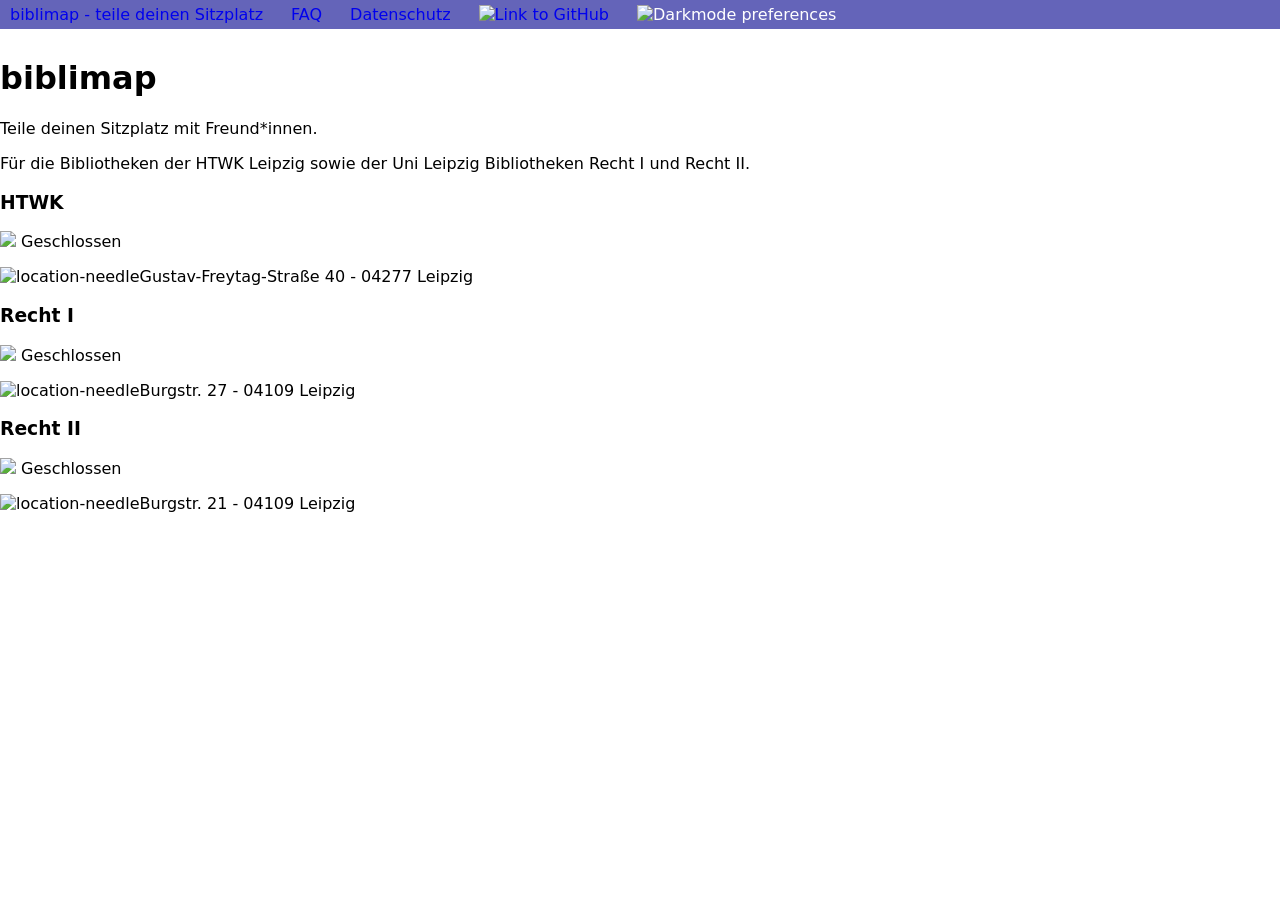
==== index.html @ f42c0f52 "refactor: reduce sonarqube alerts" ====
<!DOCTYPE html>
<html lang="de" data-theme="light">

<head>
    <title>biblimap</title>
    <meta charset="UTF-8">
    <meta name="viewport" content="width=device-width, initial-scale=1">
    <link rel="stylesheet" href="style.css">
    <link rel="stylesheet" href="css/landingpage.css">
    <script src="main.js"></script>
    <link rel="icon" type="image/x-icon" href="favicon.ico">
    <meta name="description"
        content="biblimap: teile deinen Sitzplatz mit Freund*innen. Für die Bibliotheken der HTWK und Universität Leipzig">
    <meta name="robots" content="index, follow">
    <script type="application/ld+json">
        {
          "@context": "https://schema.org",
          "@type": "BreadcrumbList",
          "itemListElement": [{
            "@type": "ListItem",
            "position": 1,
            "name": "HTWK-Bibliothek",
            "item": "https://biblimap.foxicle.de/biblimap.html?location=HTWK"
          },{
            "@type": "ListItem",
            "position": 2,
            "name": "Recht I-Bibliothek",
            "item": "https://biblimap.foxicle.de/biblimap.html?location=Recht+I"
          },{
            "@type": "ListItem",
            "position": 3,
            "name": "Recht II-Bibliothek",
            "item": "https://biblimap.foxicle.de/biblimap.html?location=Recht+II"
          }]
        }
    </script>
    <script>
        function isOpen(bib) {
            const d = new Date();
            let hour = d.getHours();
            let day = d.getDay();
            switch (bib) {
                case "htwk": /* mo-fr 9-20 sa 9-16 */
                    if (day <= 5 && day >= 1 && hour >= 9 && hour < 20)
                        return true;
                    if (day == 6 && hour >= 9 && hour < 16)
                        return true;
                    return false;

                case "r1": /* mo-fr 8-22 sa-so 10-20 */
                    if (day <= 5 && day >= 1 && hour >= 8 && hour < 22)
                        return true;
                    if ((day == 6 || day == 0) && hour >= 10 && hour < 20)
                        return true;
                    return false;

                case "r2": /* mo-fr 8-22 sa-so 10-20 */
                    if (day <= 5 && day >= 1 && hour >= 8 && hour < 22)
                        return true;
                    if ((day == 6 || day == 0) && hour >= 10 && hour < 20)
                        return true;
                    return false;
            }
        }
        function setOpen(bib, element) {
            if (isOpen(bib)) {
                document.getElementById(element).innerHTML= "<img src=\"icons/check.svg\"> Geöffnet";
            } else {
                document.getElementById(element).innerHTML = "<img src=\"icons/nope.svg\"> Geschlossen";
            }
        }
    </script>
</head>

<body>
    <script>window.onload = restore_darkmode();</script>
    <header class="header" id="header_lp">
        <a id="header_title" href="index.html">biblimap - teile deinen Sitzplatz</a>
        <a href="faq.html" aria-label="Link zum FAQ dieses Projekts.">FAQ</a>
        <a href="https://foxicle.de/datenschutzerklaerung.html" aria-label="Link zur Datenschutzseite.">Datenschutz</a>
        <a href="https://github.com/MineErich/biblimap" target="_blank" aria-label="Link zu dem GitHub Repository dieses Projekts."><img class="gh_img" alt="Link to GitHub" src="icons/github-mark-white.svg"></a>
        <a onclick="change_darkmode()" aria-label="Button, um vom hellen in den dunklen Modus zu wechseln."><img id="img_dm" alt="Darkmode preferences" src="icons/darkmode.svg"></a>
    </header>

    <div id="abstand_nav"></div>

    <script>
        document.getElementById("abstand_nav").style.height = document.getElementById("header_lp").offsetHeight + "px";
    </script>

    <h1 class="dm_ena">biblimap</h1>

    <p class="dm_ena">Teile deinen Sitzplatz mit Freund*innen.</p>

    <p class="dm_ena">Für die Bibliotheken der HTWK Leipzig sowie der Uni Leipzig Bibliotheken Recht I und Recht II.</p>

    <div class="grid">
        <div id="grid_htwk" class="grid_ele">
            <h3>HTWK</h3>
            <p id="p_htwk"></p>
            <script>setOpen("htwk","p_htwk");</script>
            <p class="grid_bottom"><img src="icons/location.svg" alt="location-needle">Gustav-Freytag-Straße 40 - 04277 Leipzig</p>
        </div>
        <div id="grid_r1" class="grid_ele">
            <h3>Recht I</h3>
            <p id="p_r1"></p>
            <script>setOpen("r1","p_r1");</script>
            <p class="grid_bottom"><img src="icons/location.svg" alt="location-needle">Burgstr. 27 - 04109 Leipzig</p>
        </div>
        <div id="grid_r2" class="grid_ele">
            <h3>Recht II</h3>
            <p id="p_r2"></p>
            <script>setOpen("r2","p_r2");</script>
            <p class="grid_bottom"><img src="icons/location.svg" alt="location-needle">Burgstr. 21 - 04109 Leipzig</p>
        </div>

    </div>
    <script>
        document.getElementById("grid_htwk").addEventListener("click", function() {
            window.location.href = 'biblimap.html?location=HTWK&lvl=0';
        });
        document.getElementById("grid_r1").addEventListener("click", function() {
                window.location.href = 'biblimap.html?location=Recht+I&lvl=2';
        });
        document.getElementById("grid_r2").addEventListener("click", function() {
            window.location.href = 'biblimap.html?location=Recht+II&lvl=2';
        });

        if (isMobile()) {
            document.getElementById("header_title").innerHTML = "";
        }
    </script>
</body>
---- style.css ----
/* BEGIN VIEWBOX */
body {
    margin: 0;
    overflow: hidden; /* Keine Scrollbalken */
    font-family: system-ui, -apple-system, BlinkMacSystemFont, 'Segoe UI', Roboto, Oxygen, Ubuntu, Cantarell, 'Open Sans', 'Helvetica Neue', sans-serif;
}

#svg-container {
    position: absolute;
    top: 0;
    left: 0;
    width: 100vw;
    height: 100vh;
}

#svg1 {
    position: absolute;
    top: 0;
    left: 0;
}
/* END VIEWBOX */

/* BEGIN SIDE NAV */
#nav {
    position: fixed;
    right: 5%;
    bottom: 10%;
    display: inline-grid;
    padding: 1vh;
    width: fit-content;
}

.nav_btn {
    margin-top: 2%;
    margin-bottom: 2%;
    background-color: #6464b980;
    border: 2px solid #6464b9;
    border-radius: 12px;
    padding: 3%;
    font-size: large;
    height: 50px;
}

.nav_btn:hover {
    background-color: #6464b9;
    color: white;
}

.nav_btn img {
    height: "10em";
}
/* END SIDE NAV */


/* BEGIN TOP NAV */
.header {
    position: fixed;
    color: white;
    background-color: #6464b9;
    display: flex;
    flex-wrap: wrap;
    gap: 0.5rem;
    align-items: center;

    top: 0;
    left: 0;
    width: 100%;
    margin: 0;
    z-index: 10;
    padding-top: 5px;
    padding-bottom: 5px;
}

.header p, .header div, .header a {
    padding: 0px 10px;
    text-decoration: none;
}

.select_seat {
    display: flex;
    gap: 0.5rem;
    margin-inline-end: auto;
    padding: 0 !important;
}

.gh_img {
    height: 1.5em;
}

#location_banner {
    top: 0;
    left: 0;
    width: 100%;
    list-style-type: none;
    margin: 0;
    padding: 0;
    overflow: hidden;
    background-color: #6464b9;
    position: fixed;
    z-index: 10;
}

#location_text {
    font-weight: bold;
}
/* END TOP NAV */

/* BEGIN MOBILE VERSION */
@media only screen and (max-width: 600px) {
    #location_banner {
        width: 100vw;

    }
    .header p, .header div, .header a {
        padding: 3px 16px;
        text-decoration: none;
    }
    #svg-container {
        overflow: scroll;
        width: 100vw;
        height:100vh;
    }
    #nav {
        bottom: 1%;
        right: 1%;
    }
  }
/* END MOBILE VERSION */

/* START darkmode */
.darkmode {
    background-color: rgb(19, 23, 31);
}

.darkmode .nav_btn {
    background-color: #6464b9;
    color: white;
}

.darkmode .nav_btn:hover {
    background-color: #6464b980;
}

.darkmode .wall {
    fill: #6464b9 !important;
}

.darkmode #dialog_bib, .darkmode #dia_err {
    background-color: #1a1a4e;
    color: #d8d8df;
}

.darkmode .dm_ena, .darkmode a, .darkmode a:visited {
    color: white !important;
}

.darkmode a:hover {
    color: #d8d8df !important;
}
/* END darkmode */
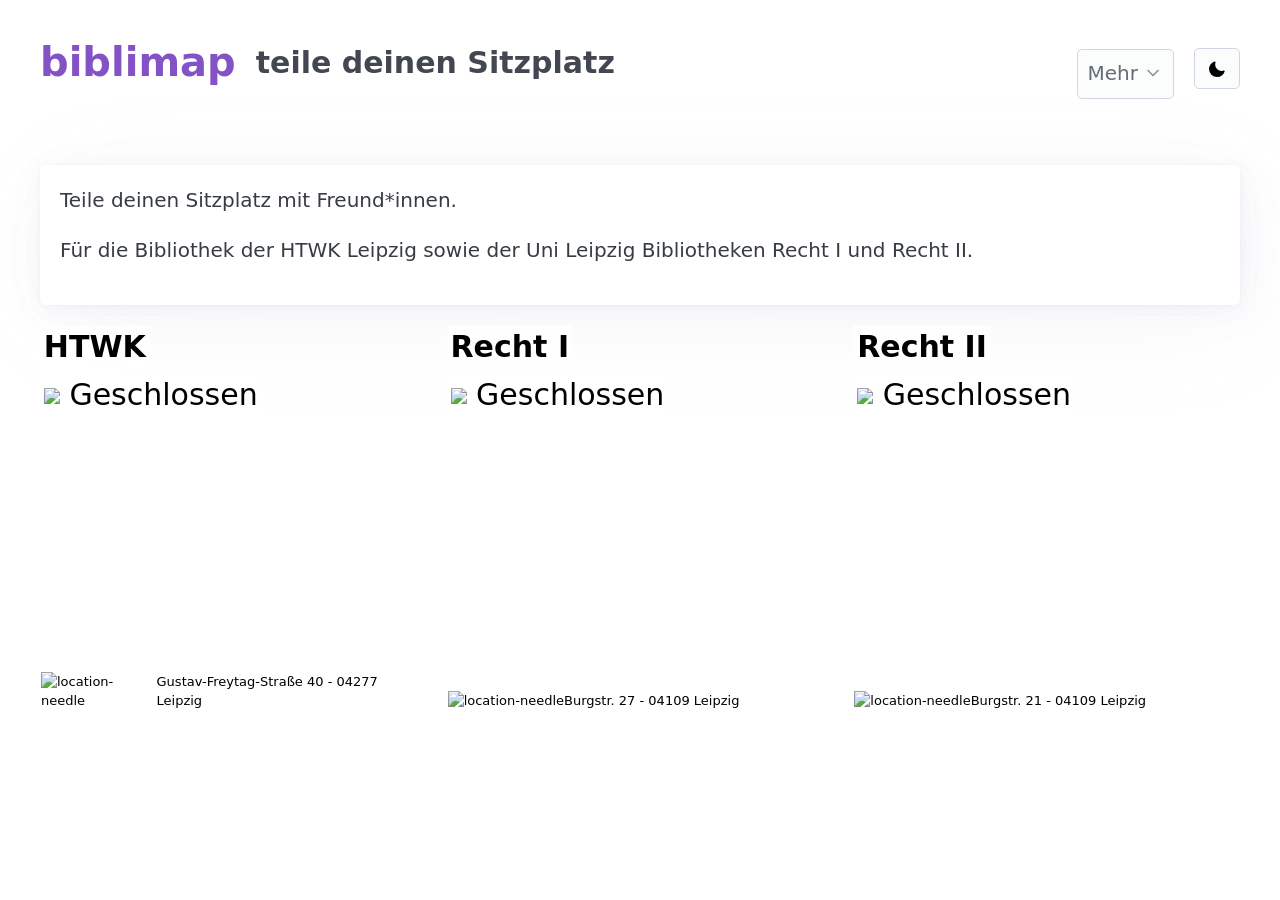
==== commit 02954025: "refactor html, js, css" ====
--- a/index.html
+++ b/index.html
@@ -1,13 +1,13 @@
 <!DOCTYPE html>
-<html lang="de" data-theme="light">
+<html lang="de">
 
 <head>
     <title>biblimap</title>
     <meta charset="UTF-8">
     <meta name="viewport" content="width=device-width, initial-scale=1">
-    <link rel="stylesheet" href="style.css">
     <link rel="stylesheet" href="css/landingpage.css">
-    <script src="main.js"></script>
+    <link rel="stylesheet" href="css/header.css">
+    <link rel="stylesheet" href="css/pico.violet.min.css">
     <link rel="icon" type="image/x-icon" href="favicon.ico">
     <meta name="description"
         content="biblimap: teile deinen Sitzplatz mit Freund*innen. Für die Bibliotheken der HTWK und Universität Leipzig">
@@ -34,100 +34,54 @@
           }]
         }
     </script>
-    <script>
-        function isOpen(bib) {
-            const d = new Date();
-            let hour = d.getHours();
-            let day = d.getDay();
-            switch (bib) {
-                case "htwk": /* mo-fr 9-20 sa 9-16 */
-                    if (day <= 5 && day >= 1 && hour >= 9 && hour < 20)
-                        return true;
-                    if (day == 6 && hour >= 9 && hour < 16)
-                        return true;
-                    return false;
-
-                case "r1": /* mo-fr 8-22 sa-so 10-20 */
-                    if (day <= 5 && day >= 1 && hour >= 8 && hour < 22)
-                        return true;
-                    if ((day == 6 || day == 0) && hour >= 10 && hour < 20)
-                        return true;
-                    return false;
-
-                case "r2": /* mo-fr 8-22 sa-so 10-20 */
-                    if (day <= 5 && day >= 1 && hour >= 8 && hour < 22)
-                        return true;
-                    if ((day == 6 || day == 0) && hour >= 10 && hour < 20)
-                        return true;
-                    return false;
-            }
-        }
-        function setOpen(bib, element) {
-            if (isOpen(bib)) {
-                document.getElementById(element).innerHTML= "<img src=\"icons/check.svg\"> Geöffnet";
-            } else {
-                document.getElementById(element).innerHTML = "<img src=\"icons/nope.svg\"> Geschlossen";
-            }
-        }
-    </script>
 </head>
 
-<body>
-    <script>window.onload = restore_darkmode();</script>
-    <header class="header" id="header_lp">
-        <a id="header_title" href="index.html">biblimap - teile deinen Sitzplatz</a>
-        <a href="faq.html" aria-label="Link zum FAQ dieses Projekts.">FAQ</a>
-        <a href="https://foxicle.de/datenschutzerklaerung.html" aria-label="Link zur Datenschutzseite.">Datenschutz</a>
-        <a href="https://github.com/MineErich/biblimap" target="_blank" aria-label="Link zu dem GitHub Repository dieses Projekts."><img class="gh_img" alt="Link to GitHub" src="icons/github-mark-white.svg"></a>
-        <a onclick="change_darkmode()" aria-label="Button, um vom hellen in den dunklen Modus zu wechseln."><img id="img_dm" alt="Darkmode preferences" src="icons/darkmode.svg"></a>
+<body class="container">
+    <header>
+        <nav>
+            <ul>
+                <li><h1><a id="header_title" href="index.html">biblimap</a></h1></li>
+                <li><h3 id="header_subtitle">teile deinen Sitzplatz</h3></li>
+            </ul>
+            <ul>
+                <li>
+                    <details class="dropdown">
+                        <summary>Mehr</summary>
+                        <ul dir="rtl">
+                            <li><a href="faq.html" aria-label="Link zum FAQ dieses Projekts.">FAQ</a></li>
+                            <li><a href="https://foxicle.de/datenschutzerklaerung.html" aria-label="Link zur Datenschutzseite.">Datenschutz</a></li>
+                            <li><a href="https://github.com/MineErich/biblimap" target="_blank" aria-label="Link zu dem GitHub Repository dieses Projekts.">GitHub</a></li>
+                        </ul>
+                    </details>
+                </li>
+                <li><input id="img_dm" aria-label="Button, um vom hellen in den dunklen Modus zu wechseln." type="image" src="icons/darkmode.svg"></li>
+            </ul>
+        </nav>
     </header>
 
-    <div id="abstand_nav"></div>
+    <main>
+        <article>
+            <p class="dm_ena">Teile deinen Sitzplatz mit Freund*innen.</p>
+            <p class="dm_ena">Für die Bibliothek der HTWK Leipzig sowie der Uni Leipzig Bibliotheken Recht I und Recht II.</p>
+        </article>
 
-    <script>
-        document.getElementById("abstand_nav").style.height = document.getElementById("header_lp").offsetHeight + "px";
-    </script>
-
-    <h1 class="dm_ena">biblimap</h1>
-
-    <p class="dm_ena">Teile deinen Sitzplatz mit Freund*innen.</p>
-
-    <p class="dm_ena">Für die Bibliotheken der HTWK Leipzig sowie der Uni Leipzig Bibliotheken Recht I und Recht II.</p>
-
-    <div class="grid">
-        <div id="grid_htwk" class="grid_ele">
-            <h3>HTWK</h3>
-            <p id="p_htwk"></p>
-            <script>setOpen("htwk","p_htwk");</script>
-            <p class="grid_bottom"><img src="icons/location.svg" alt="location-needle">Gustav-Freytag-Straße 40 - 04277 Leipzig</p>
+        <div class="grid">
+            <div id="grid_htwk" class="grid_ele">
+                <h3>HTWK</h3>
+                <p id="p_htwk"></p>
+                <p class="grid_bottom"><img src="icons/location.svg" alt="location-needle">Gustav-Freytag-Straße 40 - 04277 Leipzig</p>
+            </div>
+            <div id="grid_r1" class="grid_ele">
+                <h3>Recht I</h3>
+                <p id="p_r1"></p>
+                <p class="grid_bottom"><img src="icons/location.svg" alt="location-needle">Burgstr. 27 - 04109 Leipzig</p>
+            </div>
+            <div id="grid_r2" class="grid_ele">
+                <h3>Recht II</h3>
+                <p id="p_r2"></p>
+                <p class="grid_bottom"><img src="icons/location.svg" alt="location-needle">Burgstr. 21 - 04109 Leipzig</p>
+            </div>
         </div>
-        <div id="grid_r1" class="grid_ele">
-            <h3>Recht I</h3>
-            <p id="p_r1"></p>
-            <script>setOpen("r1","p_r1");</script>
-            <p class="grid_bottom"><img src="icons/location.svg" alt="location-needle">Burgstr. 27 - 04109 Leipzig</p>
-        </div>
-        <div id="grid_r2" class="grid_ele">
-            <h3>Recht II</h3>
-            <p id="p_r2"></p>
-            <script>setOpen("r2","p_r2");</script>
-            <p class="grid_bottom"><img src="icons/location.svg" alt="location-needle">Burgstr. 21 - 04109 Leipzig</p>
-        </div>
-
-    </div>
-    <script>
-        document.getElementById("grid_htwk").addEventListener("click", function() {
-            window.location.href = 'biblimap.html?location=HTWK&lvl=0';
-        });
-        document.getElementById("grid_r1").addEventListener("click", function() {
-                window.location.href = 'biblimap.html?location=Recht+I&lvl=2';
-        });
-        document.getElementById("grid_r2").addEventListener("click", function() {
-            window.location.href = 'biblimap.html?location=Recht+II&lvl=2';
-        });
-
-        if (isMobile()) {
-            document.getElementById("header_title").innerHTML = "";
-        }
-    </script>
+        <script type="module" src="src/landingpage.js"></script>
+    </main>
 </body>
--- a/css/landingpage.css
+++ b/css/landingpage.css
@@ -0,0 +1,52 @@
+#grid_htwk {
+    background-image: url("../icons/htwk.jpg");
+}
+
+#grid_r1 {
+    background-image: url("../icons/r1.jpg");
+}
+
+#grid_r2 {
+    background-image: url("../icons/r2.jpg");
+}
+
+.grid_ele {
+    transition: transform .2s;
+    background-size: cover;
+    aspect-ratio: 1 / 1;
+    cursor: pointer;
+}
+
+.grid_ele:hover {
+    transform: scale(1.1);
+}
+
+.grid h3 {
+    background-color: rgba(255, 255, 255, 0.829);
+    color: black;
+    width:fit-content;
+    padding: 1%;
+    margin: 0;
+}
+
+.grid p {
+    background-color: rgba(255, 255, 255, 0.829);
+    color: black;
+    width:fit-content;
+    padding: 1%;
+}
+
+.grid_bottom {
+    position: absolute;
+    bottom: 0;
+    margin-bottom: 0;
+    font-size: small;
+    display: flex;
+    align-items: center;
+    padding: 1px !important;
+}
+
+.grid>div {
+    position: relative;
+    font-size: 30px;
+}
--- a/css/header.css
+++ b/css/header.css
@@ -0,0 +1,5 @@
+@media only screen and (max-width: 600px) {
+    #header_subtitle {
+        display: none;
+    }
+}
--- a/css/pico.violet.min.css
+++ b/css/pico.violet.min.css
@@ -0,0 +1,4 @@
+@charset "UTF-8";/*!
+ * Pico CSS ✨ v2.1.1 (https://picocss.com)
+ * Copyright 2019-2025 - Licensed under MIT
+ */:host,:root{--pico-font-family-emoji:"Apple Color Emoji","Segoe UI Emoji","Segoe UI Symbol","Noto Color Emoji";--pico-font-family-sans-serif:system-ui,"Segoe UI",Roboto,Oxygen,Ubuntu,Cantarell,Helvetica,Arial,"Helvetica Neue",sans-serif,var(--pico-font-family-emoji);--pico-font-family-monospace:ui-monospace,SFMono-Regular,"SF Mono",Menlo,Consolas,"Liberation Mono",monospace,var(--pico-font-family-emoji);--pico-font-family:var(--pico-font-family-sans-serif);--pico-line-height:1.5;--pico-font-weight:400;--pico-font-size:100%;--pico-text-underline-offset:0.1rem;--pico-border-radius:0.25rem;--pico-border-width:0.0625rem;--pico-outline-width:0.125rem;--pico-transition:0.2s ease-in-out;--pico-spacing:1rem;--pico-typography-spacing-vertical:1rem;--pico-block-spacing-vertical:var(--pico-spacing);--pico-block-spacing-horizontal:var(--pico-spacing);--pico-grid-column-gap:var(--pico-spacing);--pico-grid-row-gap:var(--pico-spacing);--pico-form-element-spacing-vertical:0.75rem;--pico-form-element-spacing-horizontal:1rem;--pico-group-box-shadow:0 0 0 rgba(0, 0, 0, 0);--pico-group-box-shadow-focus-with-button:0 0 0 var(--pico-outline-width) var(--pico-primary-focus);--pico-group-box-shadow-focus-with-input:0 0 0 0.0625rem var(--pico-form-element-border-color);--pico-modal-overlay-backdrop-filter:blur(0.375rem);--pico-nav-element-spacing-vertical:1rem;--pico-nav-element-spacing-horizontal:0.5rem;--pico-nav-link-spacing-vertical:0.5rem;--pico-nav-link-spacing-horizontal:0.5rem;--pico-nav-breadcrumb-divider:">";--pico-icon-checkbox:url("data:image/svg+xml,%3Csvg xmlns='http://www.w3.org/2000/svg' width='24' height='24' viewBox='0 0 24 24' fill='none' stroke='rgb(255, 255, 255)' stroke-width='4' stroke-linecap='round' stroke-linejoin='round'%3E%3Cpolyline points='20 6 9 17 4 12'%3E%3C/polyline%3E%3C/svg%3E");--pico-icon-minus:url("data:image/svg+xml,%3Csvg xmlns='http://www.w3.org/2000/svg' width='24' height='24' viewBox='0 0 24 24' fill='none' stroke='rgb(255, 255, 255)' stroke-width='4' stroke-linecap='round' stroke-linejoin='round'%3E%3Cline x1='5' y1='12' x2='19' y2='12'%3E%3C/line%3E%3C/svg%3E");--pico-icon-chevron:url("data:image/svg+xml,%3Csvg xmlns='http://www.w3.org/2000/svg' width='24' height='24' viewBox='0 0 24 24' fill='none' stroke='rgb(136, 145, 164)' stroke-width='2' stroke-linecap='round' stroke-linejoin='round'%3E%3Cpolyline points='6 9 12 15 18 9'%3E%3C/polyline%3E%3C/svg%3E");--pico-icon-date:url("data:image/svg+xml,%3Csvg xmlns='http://www.w3.org/2000/svg' width='24' height='24' viewBox='0 0 24 24' fill='none' stroke='rgb(136, 145, 164)' stroke-width='2' stroke-linecap='round' stroke-linejoin='round'%3E%3Crect x='3' y='4' width='18' height='18' rx='2' ry='2'%3E%3C/rect%3E%3Cline x1='16' y1='2' x2='16' y2='6'%3E%3C/line%3E%3Cline x1='8' y1='2' x2='8' y2='6'%3E%3C/line%3E%3Cline x1='3' y1='10' x2='21' y2='10'%3E%3C/line%3E%3C/svg%3E");--pico-icon-time:url("data:image/svg+xml,%3Csvg xmlns='http://www.w3.org/2000/svg' width='24' height='24' viewBox='0 0 24 24' fill='none' stroke='rgb(136, 145, 164)' stroke-width='2' stroke-linecap='round' stroke-linejoin='round'%3E%3Ccircle cx='12' cy='12' r='10'%3E%3C/circle%3E%3Cpolyline points='12 6 12 12 16 14'%3E%3C/polyline%3E%3C/svg%3E");--pico-icon-search:url("data:image/svg+xml,%3Csvg xmlns='http://www.w3.org/2000/svg' width='24' height='24' viewBox='0 0 24 24' fill='none' stroke='rgb(136, 145, 164)' stroke-width='1.5' stroke-linecap='round' stroke-linejoin='round'%3E%3Ccircle cx='11' cy='11' r='8'%3E%3C/circle%3E%3Cline x1='21' y1='21' x2='16.65' y2='16.65'%3E%3C/line%3E%3C/svg%3E");--pico-icon-close:url("data:image/svg+xml,%3Csvg xmlns='http://www.w3.org/2000/svg' width='24' height='24' viewBox='0 0 24 24' fill='none' stroke='rgb(136, 145, 164)' stroke-width='3' stroke-linecap='round' stroke-linejoin='round'%3E%3Cline x1='18' y1='6' x2='6' y2='18'%3E%3C/line%3E%3Cline x1='6' y1='6' x2='18' y2='18'%3E%3C/line%3E%3C/svg%3E");--pico-icon-loading:url("data:image/svg+xml,%3Csvg fill='none' height='24' width='24' viewBox='0 0 24 24' xmlns='http://www.w3.org/2000/svg' %3E%3Cstyle%3E g %7B animation: rotate 2s linear infinite; transform-origin: center center; %7D circle %7B stroke-dasharray: 75,100; stroke-dashoffset: -5; animation: dash 1.5s ease-in-out infinite; stroke-linecap: round; %7D @keyframes rotate %7B 0%25 %7B transform: rotate(0deg); %7D 100%25 %7B transform: rotate(360deg); %7D %7D @keyframes dash %7B 0%25 %7B stroke-dasharray: 1,100; stroke-dashoffset: 0; %7D 50%25 %7B stroke-dasharray: 44.5,100; stroke-dashoffset: -17.5; %7D 100%25 %7B stroke-dasharray: 44.5,100; stroke-dashoffset: -62; %7D %7D %3C/style%3E%3Cg%3E%3Ccircle cx='12' cy='12' r='10' fill='none' stroke='rgb(136, 145, 164)' stroke-width='4' /%3E%3C/g%3E%3C/svg%3E")}@media (min-width:576px){:host,:root{--pico-font-size:106.25%}}@media (min-width:768px){:host,:root{--pico-font-size:112.5%}}@media (min-width:1024px){:host,:root{--pico-font-size:118.75%}}@media (min-width:1280px){:host,:root{--pico-font-size:125%}}@media (min-width:1536px){:host,:root{--pico-font-size:131.25%}}a{--pico-text-decoration:underline}a.contrast,a.secondary{--pico-text-decoration:underline}small{--pico-font-size:0.875em}h1,h2,h3,h4,h5,h6{--pico-font-weight:700}h1{--pico-font-size:2rem;--pico-line-height:1.125;--pico-typography-spacing-top:3rem}h2{--pico-font-size:1.75rem;--pico-line-height:1.15;--pico-typography-spacing-top:2.625rem}h3{--pico-font-size:1.5rem;--pico-line-height:1.175;--pico-typography-spacing-top:2.25rem}h4{--pico-font-size:1.25rem;--pico-line-height:1.2;--pico-typography-spacing-top:1.874rem}h5{--pico-font-size:1.125rem;--pico-line-height:1.225;--pico-typography-spacing-top:1.6875rem}h6{--pico-font-size:1rem;--pico-line-height:1.25;--pico-typography-spacing-top:1.5rem}tfoot td,tfoot th,thead td,thead th{--pico-font-weight:600;--pico-border-width:0.1875rem}code,kbd,pre,samp{--pico-font-family:var(--pico-font-family-monospace)}kbd{--pico-font-weight:bolder}:where(select,textarea),input:not([type=submit],[type=button],[type=reset],[type=checkbox],[type=radio],[type=file]){--pico-outline-width:0.0625rem}[type=search]{--pico-border-radius:5rem}[type=checkbox],[type=radio]{--pico-border-width:0.125rem}[type=checkbox][role=switch]{--pico-border-width:0.1875rem}details.dropdown summary:not([role=button]){--pico-outline-width:0.0625rem}nav details.dropdown summary:focus-visible{--pico-outline-width:0.125rem}[role=search]{--pico-border-radius:5rem}[role=group]:has(button.secondary:focus,[type=submit].secondary:focus,[type=button].secondary:focus,[role=button].secondary:focus),[role=search]:has(button.secondary:focus,[type=submit].secondary:focus,[type=button].secondary:focus,[role=button].secondary:focus){--pico-group-box-shadow-focus-with-button:0 0 0 var(--pico-outline-width) var(--pico-secondary-focus)}[role=group]:has(button.contrast:focus,[type=submit].contrast:focus,[type=button].contrast:focus,[role=button].contrast:focus),[role=search]:has(button.contrast:focus,[type=submit].contrast:focus,[type=button].contrast:focus,[role=button].contrast:focus){--pico-group-box-shadow-focus-with-button:0 0 0 var(--pico-outline-width) var(--pico-contrast-focus)}[role=group] [role=button],[role=group] [type=button],[role=group] [type=submit],[role=group] button,[role=search] [role=button],[role=search] [type=button],[role=search] [type=submit],[role=search] button{--pico-form-element-spacing-horizontal:2rem}details summary[role=button]:not(.outline)::after{filter:brightness(0) invert(1)}[aria-busy=true]:not(input,select,textarea):is(button,[type=submit],[type=button],[type=reset],[role=button]):not(.outline)::before{filter:brightness(0) invert(1)}:host(:not([data-theme=dark])),:root:not([data-theme=dark]),[data-theme=light]{color-scheme:light;--pico-background-color:#fff;--pico-color:#373c44;--pico-text-selection-color:rgba(167, 128, 212, 0.25);--pico-muted-color:#646b79;--pico-muted-border-color:rgb(231, 234, 239.5);--pico-primary:#8352c5;--pico-primary-background:#7540bf;--pico-primary-border:var(--pico-primary-background);--pico-primary-underline:rgba(131, 82, 197, 0.5);--pico-primary-hover:#6935b3;--pico-primary-hover-background:#6935b3;--pico-primary-hover-border:var(--pico-primary-hover-background);--pico-primary-hover-underline:var(--pico-primary-hover);--pico-primary-focus:rgba(167, 128, 212, 0.5);--pico-primary-inverse:#fff;--pico-secondary:#5d6b89;--pico-secondary-background:#525f7a;--pico-secondary-border:var(--pico-secondary-background);--pico-secondary-underline:rgba(93, 107, 137, 0.5);--pico-secondary-hover:#48536b;--pico-secondary-hover-background:#48536b;--pico-secondary-hover-border:var(--pico-secondary-hover-background);--pico-secondary-hover-underline:var(--pico-secondary-hover);--pico-secondary-focus:rgba(93, 107, 137, 0.25);--pico-secondary-inverse:#fff;--pico-contrast:#181c25;--pico-contrast-background:#181c25;--pico-contrast-border:var(--pico-contrast-background);--pico-contrast-underline:rgba(24, 28, 37, 0.5);--pico-contrast-hover:#000;--pico-contrast-hover-background:#000;--pico-contrast-hover-border:var(--pico-contrast-hover-background);--pico-contrast-hover-underline:var(--pico-secondary-hover);--pico-contrast-focus:rgba(93, 107, 137, 0.25);--pico-contrast-inverse:#fff;--pico-box-shadow:0.0145rem 0.029rem 0.174rem rgba(129, 145, 181, 0.01698),0.0335rem 0.067rem 0.402rem rgba(129, 145, 181, 0.024),0.0625rem 0.125rem 0.75rem rgba(129, 145, 181, 0.03),0.1125rem 0.225rem 1.35rem rgba(129, 145, 181, 0.036),0.2085rem 0.417rem 2.502rem rgba(129, 145, 181, 0.04302),0.5rem 1rem 6rem rgba(129, 145, 181, 0.06),0 0 0 0.0625rem rgba(129, 145, 181, 0.015);--pico-h1-color:#2d3138;--pico-h2-color:#373c44;--pico-h3-color:#424751;--pico-h4-color:#4d535e;--pico-h5-color:#5c6370;--pico-h6-color:#646b79;--pico-mark-background-color:rgb(252.5, 230.5, 191.5);--pico-mark-color:#0f1114;--pico-ins-color:rgb(28.5, 105.5, 84);--pico-del-color:rgb(136, 56.5, 53);--pico-blockquote-border-color:var(--pico-muted-border-color);--pico-blockquote-footer-color:var(--pico-muted-color);--pico-button-box-shadow:0 0 0 rgba(0, 0, 0, 0);--pico-button-hover-box-shadow:0 0 0 rgba(0, 0, 0, 0);--pico-table-border-color:var(--pico-muted-border-color);--pico-table-row-stripped-background-color:rgba(111, 120, 135, 0.0375);--pico-code-background-color:rgb(243, 244.5, 246.75);--pico-code-color:#646b79;--pico-code-kbd-background-color:var(--pico-color);--pico-code-kbd-color:var(--pico-background-color);--pico-form-element-background-color:rgb(251, 251.5, 252.25);--pico-form-element-selected-background-color:#dfe3eb;--pico-form-element-border-color:#cfd5e2;--pico-form-element-color:#23262c;--pico-form-element-placeholder-color:var(--pico-muted-color);--pico-form-element-active-background-color:#fff;--pico-form-element-active-border-color:var(--pico-primary-border);--pico-form-element-focus-color:var(--pico-primary-border);--pico-form-element-disabled-opacity:0.5;--pico-form-element-invalid-border-color:rgb(183.5, 105.5, 106.5);--pico-form-element-invalid-active-border-color:rgb(200.25, 79.25, 72.25);--pico-form-element-invalid-focus-color:var(--pico-form-element-invalid-active-border-color);--pico-form-element-valid-border-color:rgb(76, 154.5, 137.5);--pico-form-element-valid-active-border-color:rgb(39, 152.75, 118.75);--pico-form-element-valid-focus-color:var(--pico-form-element-valid-active-border-color);--pico-switch-background-color:#bfc7d9;--pico-switch-checked-background-color:var(--pico-primary-background);--pico-switch-color:#fff;--pico-switch-thumb-box-shadow:0 0 0 rgba(0, 0, 0, 0);--pico-range-border-color:#dfe3eb;--pico-range-active-border-color:#bfc7d9;--pico-range-thumb-border-color:var(--pico-background-color);--pico-range-thumb-color:var(--pico-secondary-background);--pico-range-thumb-active-color:var(--pico-primary-background);--pico-accordion-border-color:var(--pico-muted-border-color);--pico-accordion-active-summary-color:var(--pico-primary-hover);--pico-accordion-close-summary-color:var(--pico-color);--pico-accordion-open-summary-color:var(--pico-muted-color);--pico-card-background-color:var(--pico-background-color);--pico-card-border-color:var(--pico-muted-border-color);--pico-card-box-shadow:var(--pico-box-shadow);--pico-card-sectioning-background-color:rgb(251, 251.5, 252.25);--pico-dropdown-background-color:#fff;--pico-dropdown-border-color:#eff1f4;--pico-dropdown-box-shadow:var(--pico-box-shadow);--pico-dropdown-color:var(--pico-color);--pico-dropdown-hover-background-color:#eff1f4;--pico-loading-spinner-opacity:0.5;--pico-modal-overlay-background-color:rgba(232, 234, 237, 0.75);--pico-progress-background-color:#dfe3eb;--pico-progress-color:var(--pico-primary-background);--pico-tooltip-background-color:var(--pico-contrast-background);--pico-tooltip-color:var(--pico-contrast-inverse);--pico-icon-valid:url("data:image/svg+xml,%3Csvg xmlns='http://www.w3.org/2000/svg' width='24' height='24' viewBox='0 0 24 24' fill='none' stroke='rgb(76, 154.5, 137.5)' stroke-width='2' stroke-linecap='round' stroke-linejoin='round'%3E%3Cpolyline points='20 6 9 17 4 12'%3E%3C/polyline%3E%3C/svg%3E");--pico-icon-invalid:url("data:image/svg+xml,%3Csvg xmlns='http://www.w3.org/2000/svg' width='24' height='24' viewBox='0 0 24 24' fill='none' stroke='rgb(200.25, 79.25, 72.25)' stroke-width='2' stroke-linecap='round' stroke-linejoin='round'%3E%3Ccircle cx='12' cy='12' r='10'%3E%3C/circle%3E%3Cline x1='12' y1='8' x2='12' y2='12'%3E%3C/line%3E%3Cline x1='12' y1='16' x2='12.01' y2='16'%3E%3C/line%3E%3C/svg%3E")}:host(:not([data-theme=dark])) input:is([type=submit],[type=button],[type=reset],[type=checkbox],[type=radio],[type=file]),:root:not([data-theme=dark]) input:is([type=submit],[type=button],[type=reset],[type=checkbox],[type=radio],[type=file]),[data-theme=light] input:is([type=submit],[type=button],[type=reset],[type=checkbox],[type=radio],[type=file]){--pico-form-element-focus-color:var(--pico-primary-focus)}@media only screen and (prefers-color-scheme:dark){:host(:not([data-theme])),:root:not([data-theme]){color-scheme:dark;--pico-background-color:rgb(19, 22.5, 30.5);--pico-color:#c2c7d0;--pico-text-selection-color:rgba(178, 144, 217, 0.1875);--pico-muted-color:#7b8495;--pico-muted-border-color:#202632;--pico-primary:#b290d9;--pico-primary-background:#7540bf;--pico-primary-border:var(--pico-primary-background);--pico-primary-underline:rgba(178, 144, 217, 0.5);--pico-primary-hover:#c9afe4;--pico-primary-hover-background:#8352c5;--pico-primary-hover-border:var(--pico-primary-hover-background);--pico-primary-hover-underline:var(--pico-primary-hover);--pico-primary-focus:rgba(178, 144, 217, 0.375);--pico-primary-inverse:#fff;--pico-secondary:#969eaf;--pico-secondary-background:#525f7a;--pico-secondary-border:var(--pico-secondary-background);--pico-secondary-underline:rgba(150, 158, 175, 0.5);--pico-secondary-hover:#b3b9c5;--pico-secondary-hover-background:#5d6b89;--pico-secondary-hover-border:var(--pico-secondary-hover-background);--pico-secondary-hover-underline:var(--pico-secondary-hover);--pico-secondary-focus:rgba(144, 158, 190, 0.25);--pico-secondary-inverse:#fff;--pico-contrast:#dfe3eb;--pico-contrast-background:#eff1f4;--pico-contrast-border:var(--pico-contrast-background);--pico-contrast-underline:rgba(223, 227, 235, 0.5);--pico-contrast-hover:#fff;--pico-contrast-hover-background:#fff;--pico-contrast-hover-border:var(--pico-contrast-hover-background);--pico-contrast-hover-underline:var(--pico-contrast-hover);--pico-contrast-focus:rgba(207, 213, 226, 0.25);--pico-contrast-inverse:#000;--pico-box-shadow:0.0145rem 0.029rem 0.174rem rgba(7, 8.5, 12, 0.01698),0.0335rem 0.067rem 0.402rem rgba(7, 8.5, 12, 0.024),0.0625rem 0.125rem 0.75rem rgba(7, 8.5, 12, 0.03),0.1125rem 0.225rem 1.35rem rgba(7, 8.5, 12, 0.036),0.2085rem 0.417rem 2.502rem rgba(7, 8.5, 12, 0.04302),0.5rem 1rem 6rem rgba(7, 8.5, 12, 0.06),0 0 0 0.0625rem rgba(7, 8.5, 12, 0.015);--pico-h1-color:#f0f1f3;--pico-h2-color:#e0e3e7;--pico-h3-color:#c2c7d0;--pico-h4-color:#b3b9c5;--pico-h5-color:#a4acba;--pico-h6-color:#8891a4;--pico-mark-background-color:#014063;--pico-mark-color:#fff;--pico-ins-color:#62af9a;--pico-del-color:rgb(205.5, 126, 123);--pico-blockquote-border-color:var(--pico-muted-border-color);--pico-blockquote-footer-color:var(--pico-muted-color);--pico-button-box-shadow:0 0 0 rgba(0, 0, 0, 0);--pico-button-hover-box-shadow:0 0 0 rgba(0, 0, 0, 0);--pico-table-border-color:var(--pico-muted-border-color);--pico-table-row-stripped-background-color:rgba(111, 120, 135, 0.0375);--pico-code-background-color:rgb(26, 30.5, 40.25);--pico-code-color:#8891a4;--pico-code-kbd-background-color:var(--pico-color);--pico-code-kbd-color:var(--pico-background-color);--pico-form-element-background-color:rgb(28, 33, 43.5);--pico-form-element-selected-background-color:#2a3140;--pico-form-element-border-color:#2a3140;--pico-form-element-color:#e0e3e7;--pico-form-element-placeholder-color:#8891a4;--pico-form-element-active-background-color:rgb(26, 30.5, 40.25);--pico-form-element-active-border-color:var(--pico-primary-border);--pico-form-element-focus-color:var(--pico-primary-border);--pico-form-element-disabled-opacity:0.5;--pico-form-element-invalid-border-color:rgb(149.5, 74, 80);--pico-form-element-invalid-active-border-color:rgb(183.25, 63.5, 59);--pico-form-element-invalid-focus-color:var(--pico-form-element-invalid-active-border-color);--pico-form-element-valid-border-color:#2a7b6f;--pico-form-element-valid-active-border-color:rgb(22, 137, 105.5);--pico-form-element-valid-focus-color:var(--pico-form-element-valid-active-border-color);--pico-switch-background-color:#333c4e;--pico-switch-checked-background-color:var(--pico-primary-background);--pico-switch-color:#fff;--pico-switch-thumb-box-shadow:0 0 0 rgba(0, 0, 0, 0);--pico-range-border-color:#202632;--pico-range-active-border-color:#2a3140;--pico-range-thumb-border-color:var(--pico-background-color);--pico-range-thumb-color:var(--pico-secondary-background);--pico-range-thumb-active-color:var(--pico-primary-background);--pico-accordion-border-color:var(--pico-muted-border-color);--pico-accordion-active-summary-color:var(--pico-primary-hover);--pico-accordion-close-summary-color:var(--pico-color);--pico-accordion-open-summary-color:var(--pico-muted-color);--pico-card-background-color:#181c25;--pico-card-border-color:var(--pico-card-background-color);--pico-card-box-shadow:var(--pico-box-shadow);--pico-card-sectioning-background-color:rgb(26, 30.5, 40.25);--pico-dropdown-background-color:#181c25;--pico-dropdown-border-color:#202632;--pico-dropdown-box-shadow:var(--pico-box-shadow);--pico-dropdown-color:var(--pico-color);--pico-dropdown-hover-background-color:#202632;--pico-loading-spinner-opacity:0.5;--pico-modal-overlay-background-color:rgba(7.5, 8.5, 10, 0.75);--pico-progress-background-color:#202632;--pico-progress-color:var(--pico-primary-background);--pico-tooltip-background-color:var(--pico-contrast-background);--pico-tooltip-color:var(--pico-contrast-inverse);--pico-icon-valid:url("data:image/svg+xml,%3Csvg xmlns='http://www.w3.org/2000/svg' width='24' height='24' viewBox='0 0 24 24' fill='none' stroke='rgb(42, 123, 111)' stroke-width='2' stroke-linecap='round' stroke-linejoin='round'%3E%3Cpolyline points='20 6 9 17 4 12'%3E%3C/polyline%3E%3C/svg%3E");--pico-icon-invalid:url("data:image/svg+xml,%3Csvg xmlns='http://www.w3.org/2000/svg' width='24' height='24' viewBox='0 0 24 24' fill='none' stroke='rgb(149.5, 74, 80)' stroke-width='2' stroke-linecap='round' stroke-linejoin='round'%3E%3Ccircle cx='12' cy='12' r='10'%3E%3C/circle%3E%3Cline x1='12' y1='8' x2='12' y2='12'%3E%3C/line%3E%3Cline x1='12' y1='16' x2='12.01' y2='16'%3E%3C/line%3E%3C/svg%3E")}:host(:not([data-theme])) input:is([type=submit],[type=button],[type=reset],[type=checkbox],[type=radio],[type=file]),:root:not([data-theme]) input:is([type=submit],[type=button],[type=reset],[type=checkbox],[type=radio],[type=file]){--pico-form-element-focus-color:var(--pico-primary-focus)}:host(:not([data-theme])) details summary[role=button].contrast:not(.outline)::after,:root:not([data-theme]) details summary[role=button].contrast:not(.outline)::after{filter:brightness(0)}:host(:not([data-theme])) [aria-busy=true]:not(input,select,textarea).contrast:is(button,[type=submit],[type=button],[type=reset],[role=button]):not(.outline)::before,:root:not([data-theme]) [aria-busy=true]:not(input,select,textarea).contrast:is(button,[type=submit],[type=button],[type=reset],[role=button]):not(.outline)::before{filter:brightness(0)}}[data-theme=dark]{color-scheme:dark;--pico-background-color:rgb(19, 22.5, 30.5);--pico-color:#c2c7d0;--pico-text-selection-color:rgba(178, 144, 217, 0.1875);--pico-muted-color:#7b8495;--pico-muted-border-color:#202632;--pico-primary:#b290d9;--pico-primary-background:#7540bf;--pico-primary-border:var(--pico-primary-background);--pico-primary-underline:rgba(178, 144, 217, 0.5);--pico-primary-hover:#c9afe4;--pico-primary-hover-background:#8352c5;--pico-primary-hover-border:var(--pico-primary-hover-background);--pico-primary-hover-underline:var(--pico-primary-hover);--pico-primary-focus:rgba(178, 144, 217, 0.375);--pico-primary-inverse:#fff;--pico-secondary:#969eaf;--pico-secondary-background:#525f7a;--pico-secondary-border:var(--pico-secondary-background);--pico-secondary-underline:rgba(150, 158, 175, 0.5);--pico-secondary-hover:#b3b9c5;--pico-secondary-hover-background:#5d6b89;--pico-secondary-hover-border:var(--pico-secondary-hover-background);--pico-secondary-hover-underline:var(--pico-secondary-hover);--pico-secondary-focus:rgba(144, 158, 190, 0.25);--pico-secondary-inverse:#fff;--pico-contrast:#dfe3eb;--pico-contrast-background:#eff1f4;--pico-contrast-border:var(--pico-contrast-background);--pico-contrast-underline:rgba(223, 227, 235, 0.5);--pico-contrast-hover:#fff;--pico-contrast-hover-background:#fff;--pico-contrast-hover-border:var(--pico-contrast-hover-background);--pico-contrast-hover-underline:var(--pico-contrast-hover);--pico-contrast-focus:rgba(207, 213, 226, 0.25);--pico-contrast-inverse:#000;--pico-box-shadow:0.0145rem 0.029rem 0.174rem rgba(7, 8.5, 12, 0.01698),0.0335rem 0.067rem 0.402rem rgba(7, 8.5, 12, 0.024),0.0625rem 0.125rem 0.75rem rgba(7, 8.5, 12, 0.03),0.1125rem 0.225rem 1.35rem rgba(7, 8.5, 12, 0.036),0.2085rem 0.417rem 2.502rem rgba(7, 8.5, 12, 0.04302),0.5rem 1rem 6rem rgba(7, 8.5, 12, 0.06),0 0 0 0.0625rem rgba(7, 8.5, 12, 0.015);--pico-h1-color:#f0f1f3;--pico-h2-color:#e0e3e7;--pico-h3-color:#c2c7d0;--pico-h4-color:#b3b9c5;--pico-h5-color:#a4acba;--pico-h6-color:#8891a4;--pico-mark-background-color:#014063;--pico-mark-color:#fff;--pico-ins-color:#62af9a;--pico-del-color:rgb(205.5, 126, 123);--pico-blockquote-border-color:var(--pico-muted-border-color);--pico-blockquote-footer-color:var(--pico-muted-color);--pico-button-box-shadow:0 0 0 rgba(0, 0, 0, 0);--pico-button-hover-box-shadow:0 0 0 rgba(0, 0, 0, 0);--pico-table-border-color:var(--pico-muted-border-color);--pico-table-row-stripped-background-color:rgba(111, 120, 135, 0.0375);--pico-code-background-color:rgb(26, 30.5, 40.25);--pico-code-color:#8891a4;--pico-code-kbd-background-color:var(--pico-color);--pico-code-kbd-color:var(--pico-background-color);--pico-form-element-background-color:rgb(28, 33, 43.5);--pico-form-element-selected-background-color:#2a3140;--pico-form-element-border-color:#2a3140;--pico-form-element-color:#e0e3e7;--pico-form-element-placeholder-color:#8891a4;--pico-form-element-active-background-color:rgb(26, 30.5, 40.25);--pico-form-element-active-border-color:var(--pico-primary-border);--pico-form-element-focus-color:var(--pico-primary-border);--pico-form-element-disabled-opacity:0.5;--pico-form-element-invalid-border-color:rgb(149.5, 74, 80);--pico-form-element-invalid-active-border-color:rgb(183.25, 63.5, 59);--pico-form-element-invalid-focus-color:var(--pico-form-element-invalid-active-border-color);--pico-form-element-valid-border-color:#2a7b6f;--pico-form-element-valid-active-border-color:rgb(22, 137, 105.5);--pico-form-element-valid-focus-color:var(--pico-form-element-valid-active-border-color);--pico-switch-background-color:#333c4e;--pico-switch-checked-background-color:var(--pico-primary-background);--pico-switch-color:#fff;--pico-switch-thumb-box-shadow:0 0 0 rgba(0, 0, 0, 0);--pico-range-border-color:#202632;--pico-range-active-border-color:#2a3140;--pico-range-thumb-border-color:var(--pico-background-color);--pico-range-thumb-color:var(--pico-secondary-background);--pico-range-thumb-active-color:var(--pico-primary-background);--pico-accordion-border-color:var(--pico-muted-border-color);--pico-accordion-active-summary-color:var(--pico-primary-hover);--pico-accordion-close-summary-color:var(--pico-color);--pico-accordion-open-summary-color:var(--pico-muted-color);--pico-card-background-color:#181c25;--pico-card-border-color:var(--pico-card-background-color);--pico-card-box-shadow:var(--pico-box-shadow);--pico-card-sectioning-background-color:rgb(26, 30.5, 40.25);--pico-dropdown-background-color:#181c25;--pico-dropdown-border-color:#202632;--pico-dropdown-box-shadow:var(--pico-box-shadow);--pico-dropdown-color:var(--pico-color);--pico-dropdown-hover-background-color:#202632;--pico-loading-spinner-opacity:0.5;--pico-modal-overlay-background-color:rgba(7.5, 8.5, 10, 0.75);--pico-progress-background-color:#202632;--pico-progress-color:var(--pico-primary-background);--pico-tooltip-background-color:var(--pico-contrast-background);--pico-tooltip-color:var(--pico-contrast-inverse);--pico-icon-valid:url("data:image/svg+xml,%3Csvg xmlns='http://www.w3.org/2000/svg' width='24' height='24' viewBox='0 0 24 24' fill='none' stroke='rgb(42, 123, 111)' stroke-width='2' stroke-linecap='round' stroke-linejoin='round'%3E%3Cpolyline points='20 6 9 17 4 12'%3E%3C/polyline%3E%3C/svg%3E");--pico-icon-invalid:url("data:image/svg+xml,%3Csvg xmlns='http://www.w3.org/2000/svg' width='24' height='24' viewBox='0 0 24 24' fill='none' stroke='rgb(149.5, 74, 80)' stroke-width='2' stroke-linecap='round' stroke-linejoin='round'%3E%3Ccircle cx='12' cy='12' r='10'%3E%3C/circle%3E%3Cline x1='12' y1='8' x2='12' y2='12'%3E%3C/line%3E%3Cline x1='12' y1='16' x2='12.01' y2='16'%3E%3C/line%3E%3C/svg%3E")}[data-theme=dark] input:is([type=submit],[type=button],[type=reset],[type=checkbox],[type=radio],[type=file]){--pico-form-element-focus-color:var(--pico-primary-focus)}[data-theme=dark] details summary[role=button].contrast:not(.outline)::after{filter:brightness(0)}[data-theme=dark] [aria-busy=true]:not(input,select,textarea).contrast:is(button,[type=submit],[type=button],[type=reset],[role=button]):not(.outline)::before{filter:brightness(0)}[type=checkbox],[type=radio],[type=range],progress{accent-color:var(--pico-primary)}*,::after,::before{box-sizing:border-box;background-repeat:no-repeat}::after,::before{text-decoration:inherit;vertical-align:inherit}:where(:host),:where(:root){-webkit-tap-highlight-color:transparent;-webkit-text-size-adjust:100%;-moz-text-size-adjust:100%;text-size-adjust:100%;background-color:var(--pico-background-color);color:var(--pico-color);font-weight:var(--pico-font-weight);font-size:var(--pico-font-size);line-height:var(--pico-line-height);font-family:var(--pico-font-family);text-underline-offset:var(--pico-text-underline-offset);text-rendering:optimizeLegibility;overflow-wrap:break-word;-moz-tab-size:4;-o-tab-size:4;tab-size:4}body{width:100%;margin:0}main{display:block}body>footer,body>header,body>main{padding-block:var(--pico-block-spacing-vertical)}section{margin-bottom:var(--pico-block-spacing-vertical)}.container,.container-fluid{width:100%;margin-right:auto;margin-left:auto;padding-right:var(--pico-spacing);padding-left:var(--pico-spacing)}@media (min-width:576px){.container{max-width:510px;padding-right:0;padding-left:0}}@media (min-width:768px){.container{max-width:700px}}@media (min-width:1024px){.container{max-width:950px}}@media (min-width:1280px){.container{max-width:1200px}}@media (min-width:1536px){.container{max-width:1450px}}.grid{grid-column-gap:var(--pico-grid-column-gap);grid-row-gap:var(--pico-grid-row-gap);display:grid;grid-template-columns:1fr}@media (min-width:768px){.grid{grid-template-columns:repeat(auto-fit,minmax(0%,1fr))}}.grid>*{min-width:0}.overflow-auto{overflow:auto}b,strong{font-weight:bolder}sub,sup{position:relative;font-size:.75em;line-height:0;vertical-align:baseline}sub{bottom:-.25em}sup{top:-.5em}address,blockquote,dl,ol,p,pre,table,ul{margin-top:0;margin-bottom:var(--pico-typography-spacing-vertical);color:var(--pico-color);font-style:normal;font-weight:var(--pico-font-weight)}h1,h2,h3,h4,h5,h6{margin-top:0;margin-bottom:var(--pico-typography-spacing-vertical);color:var(--pico-color);font-weight:var(--pico-font-weight);font-size:var(--pico-font-size);line-height:var(--pico-line-height);font-family:var(--pico-font-family)}h1{--pico-color:var(--pico-h1-color)}h2{--pico-color:var(--pico-h2-color)}h3{--pico-color:var(--pico-h3-color)}h4{--pico-color:var(--pico-h4-color)}h5{--pico-color:var(--pico-h5-color)}h6{--pico-color:var(--pico-h6-color)}:where(article,address,blockquote,dl,figure,form,ol,p,pre,table,ul)~:is(h1,h2,h3,h4,h5,h6){margin-top:var(--pico-typography-spacing-top)}p{margin-bottom:var(--pico-typography-spacing-vertical)}hgroup{margin-bottom:var(--pico-typography-spacing-vertical)}hgroup>*{margin-top:0;margin-bottom:0}hgroup>:not(:first-child):last-child{--pico-color:var(--pico-muted-color);--pico-font-weight:unset;font-size:1rem}:where(ol,ul) li{margin-bottom:calc(var(--pico-typography-spacing-vertical) * .25)}:where(dl,ol,ul) :where(dl,ol,ul){margin:0;margin-top:calc(var(--pico-typography-spacing-vertical) * .25)}ul li{list-style:square}mark{padding:.125rem .25rem;background-color:var(--pico-mark-background-color);color:var(--pico-mark-color);vertical-align:baseline}blockquote{display:block;margin:var(--pico-typography-spacing-vertical) 0;padding:var(--pico-spacing);border-right:none;border-left:.25rem solid var(--pico-blockquote-border-color);border-inline-start:0.25rem solid var(--pico-blockquote-border-color);border-inline-end:none}blockquote footer{margin-top:calc(var(--pico-typography-spacing-vertical) * .5);color:var(--pico-blockquote-footer-color)}abbr[title]{border-bottom:1px dotted;text-decoration:none;cursor:help}ins{color:var(--pico-ins-color);text-decoration:none}del{color:var(--pico-del-color)}::-moz-selection{background-color:var(--pico-text-selection-color)}::selection{background-color:var(--pico-text-selection-color)}:where(a:not([role=button])),[role=link]{--pico-color:var(--pico-primary);--pico-background-color:transparent;--pico-underline:var(--pico-primary-underline);outline:0;background-color:var(--pico-background-color);color:var(--pico-color);-webkit-text-decoration:var(--pico-text-decoration);text-decoration:var(--pico-text-decoration);text-decoration-color:var(--pico-underline);text-underline-offset:0.125em;transition:background-color var(--pico-transition),color var(--pico-transition),box-shadow var(--pico-transition),-webkit-text-decoration var(--pico-transition);transition:background-color var(--pico-transition),color var(--pico-transition),text-decoration var(--pico-transition),box-shadow var(--pico-transition);transition:background-color var(--pico-transition),color var(--pico-transition),text-decoration var(--pico-transition),box-shadow var(--pico-transition),-webkit-text-decoration var(--pico-transition)}:where(a:not([role=button])):is([aria-current]:not([aria-current=false]),:hover,:active,:focus),[role=link]:is([aria-current]:not([aria-current=false]),:hover,:active,:focus){--pico-color:var(--pico-primary-hover);--pico-underline:var(--pico-primary-hover-underline);--pico-text-decoration:underline}:where(a:not([role=button])):focus-visible,[role=link]:focus-visible{box-shadow:0 0 0 var(--pico-outline-width) var(--pico-primary-focus)}:where(a:not([role=button])).secondary,[role=link].secondary{--pico-color:var(--pico-secondary);--pico-underline:var(--pico-secondary-underline)}:where(a:not([role=button])).secondary:is([aria-current]:not([aria-current=false]),:hover,:active,:focus),[role=link].secondary:is([aria-current]:not([aria-current=false]),:hover,:active,:focus){--pico-color:var(--pico-secondary-hover);--pico-underline:var(--pico-secondary-hover-underline)}:where(a:not([role=button])).contrast,[role=link].contrast{--pico-color:var(--pico-contrast);--pico-underline:var(--pico-contrast-underline)}:where(a:not([role=button])).contrast:is([aria-current]:not([aria-current=false]),:hover,:active,:focus),[role=link].contrast:is([aria-current]:not([aria-current=false]),:hover,:active,:focus){--pico-color:var(--pico-contrast-hover);--pico-underline:var(--pico-contrast-hover-underline)}a[role=button]{display:inline-block}button{margin:0;overflow:visible;font-family:inherit;text-transform:none}[type=button],[type=reset],[type=submit],button{-webkit-appearance:button}[role=button],[type=button],[type=file]::file-selector-button,[type=reset],[type=submit],button{--pico-background-color:var(--pico-primary-background);--pico-border-color:var(--pico-primary-border);--pico-color:var(--pico-primary-inverse);--pico-box-shadow:var(--pico-button-box-shadow, 0 0 0 rgba(0, 0, 0, 0));padding:var(--pico-form-element-spacing-vertical) var(--pico-form-element-spacing-horizontal);border:var(--pico-border-width) solid var(--pico-border-color);border-radius:var(--pico-border-radius);outline:0;background-color:var(--pico-background-color);box-shadow:var(--pico-box-shadow);color:var(--pico-color);font-weight:var(--pico-font-weight);font-size:1rem;line-height:var(--pico-line-height);text-align:center;text-decoration:none;cursor:pointer;-webkit-user-select:none;-moz-user-select:none;user-select:none;transition:background-color var(--pico-transition),border-color var(--pico-transition),color var(--pico-transition),box-shadow var(--pico-transition)}[role=button]:is(:hover,:active,:focus),[role=button]:is([aria-current]:not([aria-current=false])),[type=button]:is(:hover,:active,:focus),[type=button]:is([aria-current]:not([aria-current=false])),[type=file]::file-selector-button:is(:hover,:active,:focus),[type=file]::file-selector-button:is([aria-current]:not([aria-current=false])),[type=reset]:is(:hover,:active,:focus),[type=reset]:is([aria-current]:not([aria-current=false])),[type=submit]:is(:hover,:active,:focus),[type=submit]:is([aria-current]:not([aria-current=false])),button:is(:hover,:active,:focus),button:is([aria-current]:not([aria-current=false])){--pico-background-color:var(--pico-primary-hover-background);--pico-border-color:var(--pico-primary-hover-border);--pico-box-shadow:var(--pico-button-hover-box-shadow, 0 0 0 rgba(0, 0, 0, 0));--pico-color:var(--pico-primary-inverse)}[role=button]:focus,[role=button]:is([aria-current]:not([aria-current=false])):focus,[type=button]:focus,[type=button]:is([aria-current]:not([aria-current=false])):focus,[type=file]::file-selector-button:focus,[type=file]::file-selector-button:is([aria-current]:not([aria-current=false])):focus,[type=reset]:focus,[type=reset]:is([aria-current]:not([aria-current=false])):focus,[type=submit]:focus,[type=submit]:is([aria-current]:not([aria-current=false])):focus,button:focus,button:is([aria-current]:not([aria-current=false])):focus{--pico-box-shadow:var(--pico-button-hover-box-shadow, 0 0 0 rgba(0, 0, 0, 0)),0 0 0 var(--pico-outline-width) var(--pico-primary-focus)}[type=button],[type=reset],[type=submit]{margin-bottom:var(--pico-spacing)}:is(button,[type=submit],[type=button],[role=button]).secondary,[type=file]::file-selector-button,[type=reset]{--pico-background-color:var(--pico-secondary-background);--pico-border-color:var(--pico-secondary-border);--pico-color:var(--pico-secondary-inverse);cursor:pointer}:is(button,[type=submit],[type=button],[role=button]).secondary:is([aria-current]:not([aria-current=false]),:hover,:active,:focus),[type=file]::file-selector-button:is([aria-current]:not([aria-current=false]),:hover,:active,:focus),[type=reset]:is([aria-current]:not([aria-current=false]),:hover,:active,:focus){--pico-background-color:var(--pico-secondary-hover-background);--pico-border-color:var(--pico-secondary-hover-border);--pico-color:var(--pico-secondary-inverse)}:is(button,[type=submit],[type=button],[role=button]).secondary:focus,:is(button,[type=submit],[type=button],[role=button]).secondary:is([aria-current]:not([aria-current=false])):focus,[type=file]::file-selector-button:focus,[type=file]::file-selector-button:is([aria-current]:not([aria-current=false])):focus,[type=reset]:focus,[type=reset]:is([aria-current]:not([aria-current=false])):focus{--pico-box-shadow:var(--pico-button-hover-box-shadow, 0 0 0 rgba(0, 0, 0, 0)),0 0 0 var(--pico-outline-width) var(--pico-secondary-focus)}:is(button,[type=submit],[type=button],[role=button]).contrast{--pico-background-color:var(--pico-contrast-background);--pico-border-color:var(--pico-contrast-border);--pico-color:var(--pico-contrast-inverse)}:is(button,[type=submit],[type=button],[role=button]).contrast:is([aria-current]:not([aria-current=false]),:hover,:active,:focus){--pico-background-color:var(--pico-contrast-hover-background);--pico-border-color:var(--pico-contrast-hover-border);--pico-color:var(--pico-contrast-inverse)}:is(button,[type=submit],[type=button],[role=button]).contrast:focus,:is(button,[type=submit],[type=button],[role=button]).contrast:is([aria-current]:not([aria-current=false])):focus{--pico-box-shadow:var(--pico-button-hover-box-shadow, 0 0 0 rgba(0, 0, 0, 0)),0 0 0 var(--pico-outline-width) var(--pico-contrast-focus)}:is(button,[type=submit],[type=button],[role=button]).outline,[type=reset].outline{--pico-background-color:transparent;--pico-color:var(--pico-primary);--pico-border-color:var(--pico-primary)}:is(button,[type=submit],[type=button],[role=button]).outline:is([aria-current]:not([aria-current=false]),:hover,:active,:focus),[type=reset].outline:is([aria-current]:not([aria-current=false]),:hover,:active,:focus){--pico-background-color:transparent;--pico-color:var(--pico-primary-hover);--pico-border-color:var(--pico-primary-hover)}:is(button,[type=submit],[type=button],[role=button]).outline.secondary,[type=reset].outline{--pico-color:var(--pico-secondary);--pico-border-color:var(--pico-secondary)}:is(button,[type=submit],[type=button],[role=button]).outline.secondary:is([aria-current]:not([aria-current=false]),:hover,:active,:focus),[type=reset].outline:is([aria-current]:not([aria-current=false]),:hover,:active,:focus){--pico-color:var(--pico-secondary-hover);--pico-border-color:var(--pico-secondary-hover)}:is(button,[type=submit],[type=button],[role=button]).outline.contrast{--pico-color:var(--pico-contrast);--pico-border-color:var(--pico-contrast)}:is(button,[type=submit],[type=button],[role=button]).outline.contrast:is([aria-current]:not([aria-current=false]),:hover,:active,:focus){--pico-color:var(--pico-contrast-hover);--pico-border-color:var(--pico-contrast-hover)}:where(button,[type=submit],[type=reset],[type=button],[role=button])[disabled],:where(fieldset[disabled]) :is(button,[type=submit],[type=button],[type=reset],[role=button]){opacity:.5;pointer-events:none}:where(table){width:100%;border-collapse:collapse;border-spacing:0;text-indent:0}td,th{padding:calc(var(--pico-spacing)/ 2) var(--pico-spacing);border-bottom:var(--pico-border-width) solid var(--pico-table-border-color);background-color:var(--pico-background-color);color:var(--pico-color);font-weight:var(--pico-font-weight);text-align:left;text-align:start}tfoot td,tfoot th{border-top:var(--pico-border-width) solid var(--pico-table-border-color);border-bottom:0}table.striped tbody tr:nth-child(odd) td,table.striped tbody tr:nth-child(odd) th{background-color:var(--pico-table-row-stripped-background-color)}:where(audio,canvas,iframe,img,svg,video){vertical-align:middle}audio,video{display:inline-block}audio:not([controls]){display:none;height:0}:where(iframe){border-style:none}img{max-width:100%;height:auto;border-style:none}:where(svg:not([fill])){fill:currentColor}svg:not(:host),svg:not(:root){overflow:hidden}code,kbd,pre,samp{font-size:.875em;font-family:var(--pico-font-family)}pre code,pre samp{font-size:inherit;font-family:inherit}pre{-ms-overflow-style:scrollbar;overflow:auto}code,kbd,pre,samp{border-radius:var(--pico-border-radius);background:var(--pico-code-background-color);color:var(--pico-code-color);font-weight:var(--pico-font-weight);line-height:initial}code,kbd,samp{display:inline-block;padding:.375rem}pre{display:block;margin-bottom:var(--pico-spacing);overflow-x:auto}pre>code,pre>samp{display:block;padding:var(--pico-spacing);background:0 0;line-height:var(--pico-line-height)}kbd{background-color:var(--pico-code-kbd-background-color);color:var(--pico-code-kbd-color);vertical-align:baseline}figure{display:block;margin:0;padding:0}figure figcaption{padding:calc(var(--pico-spacing) * .5) 0;color:var(--pico-muted-color)}hr{height:0;margin:var(--pico-typography-spacing-vertical) 0;border:0;border-top:1px solid var(--pico-muted-border-color);color:inherit}[hidden],template{display:none!important}canvas{display:inline-block}input,optgroup,select,textarea{margin:0;font-size:1rem;line-height:var(--pico-line-height);font-family:inherit;letter-spacing:inherit}input{overflow:visible}select{text-transform:none}legend{max-width:100%;padding:0;color:inherit;white-space:normal}textarea{overflow:auto}[type=checkbox],[type=radio]{padding:0}::-webkit-inner-spin-button,::-webkit-outer-spin-button{height:auto}[type=search]{-webkit-appearance:textfield;outline-offset:-2px}[type=search]::-webkit-search-decoration{-webkit-appearance:none}::-webkit-file-upload-button{-webkit-appearance:button;font:inherit}::-moz-focus-inner{padding:0;border-style:none}:-moz-focusring{outline:0}:-moz-ui-invalid{box-shadow:none}::-ms-expand{display:none}[type=file],[type=range]{padding:0;border-width:0}input:not([type=checkbox],[type=radio],[type=range]){height:calc(1rem * var(--pico-line-height) + var(--pico-form-element-spacing-vertical) * 2 + var(--pico-border-width) * 2)}fieldset{width:100%;margin:0;margin-bottom:var(--pico-spacing);padding:0;border:0}fieldset legend,label{display:block;margin-bottom:calc(var(--pico-spacing) * .375);color:var(--pico-color);font-weight:var(--pico-form-label-font-weight,var(--pico-font-weight))}fieldset legend{margin-bottom:calc(var(--pico-spacing) * .5)}button[type=submit],input:not([type=checkbox],[type=radio]),select,textarea{width:100%}input:not([type=checkbox],[type=radio],[type=range],[type=file]),select,textarea{-webkit-appearance:none;-moz-appearance:none;appearance:none;padding:var(--pico-form-element-spacing-vertical) var(--pico-form-element-spacing-horizontal)}input,select,textarea{--pico-background-color:var(--pico-form-element-background-color);--pico-border-color:var(--pico-form-element-border-color);--pico-color:var(--pico-form-element-color);--pico-box-shadow:none;border:var(--pico-border-width) solid var(--pico-border-color);border-radius:var(--pico-border-radius);outline:0;background-color:var(--pico-background-color);box-shadow:var(--pico-box-shadow);color:var(--pico-color);font-weight:var(--pico-font-weight);transition:background-color var(--pico-transition),border-color var(--pico-transition),color var(--pico-transition),box-shadow var(--pico-transition)}:where(select,textarea):not([readonly]):is(:active,:focus),input:not([type=submit],[type=button],[type=reset],[type=checkbox],[type=radio],[readonly]):is(:active,:focus){--pico-background-color:var(--pico-form-element-active-background-color)}:where(select,textarea):not([readonly]):is(:active,:focus),input:not([type=submit],[type=button],[type=reset],[role=switch],[readonly]):is(:active,:focus){--pico-border-color:var(--pico-form-element-active-border-color)}:where(select,textarea):not([readonly]):focus,input:not([type=submit],[type=button],[type=reset],[type=range],[type=file],[readonly]):focus{--pico-box-shadow:0 0 0 var(--pico-outline-width) var(--pico-form-element-focus-color)}:where(fieldset[disabled]) :is(input:not([type=submit],[type=button],[type=reset]),select,textarea),input:not([type=submit],[type=button],[type=reset])[disabled],label[aria-disabled=true],select[disabled],textarea[disabled]{opacity:var(--pico-form-element-disabled-opacity);pointer-events:none}label[aria-disabled=true] input[disabled]{opacity:1}:where(input,select,textarea):not([type=checkbox],[type=radio],[type=date],[type=datetime-local],[type=month],[type=time],[type=week],[type=range])[aria-invalid]{padding-right:calc(var(--pico-form-element-spacing-horizontal) + 1.5rem)!important;padding-left:var(--pico-form-element-spacing-horizontal);padding-inline-start:var(--pico-form-element-spacing-horizontal)!important;padding-inline-end:calc(var(--pico-form-element-spacing-horizontal) + 1.5rem)!important;background-position:center right .75rem;background-size:1rem auto;background-repeat:no-repeat}:where(input,select,textarea):not([type=checkbox],[type=radio],[type=date],[type=datetime-local],[type=month],[type=time],[type=week],[type=range])[aria-invalid=false]:not(select){background-image:var(--pico-icon-valid)}:where(input,select,textarea):not([type=checkbox],[type=radio],[type=date],[type=datetime-local],[type=month],[type=time],[type=week],[type=range])[aria-invalid=true]:not(select){background-image:var(--pico-icon-invalid)}:where(input,select,textarea)[aria-invalid=false]{--pico-border-color:var(--pico-form-element-valid-border-color)}:where(input,select,textarea)[aria-invalid=false]:is(:active,:focus){--pico-border-color:var(--pico-form-element-valid-active-border-color)!important}:where(input,select,textarea)[aria-invalid=false]:is(:active,:focus):not([type=checkbox],[type=radio]){--pico-box-shadow:0 0 0 var(--pico-outline-width) var(--pico-form-element-valid-focus-color)!important}:where(input,select,textarea)[aria-invalid=true]{--pico-border-color:var(--pico-form-element-invalid-border-color)}:where(input,select,textarea)[aria-invalid=true]:is(:active,:focus){--pico-border-color:var(--pico-form-element-invalid-active-border-color)!important}:where(input,select,textarea)[aria-invalid=true]:is(:active,:focus):not([type=checkbox],[type=radio]){--pico-box-shadow:0 0 0 var(--pico-outline-width) var(--pico-form-element-invalid-focus-color)!important}[dir=rtl] :where(input,select,textarea):not([type=checkbox],[type=radio]):is([aria-invalid],[aria-invalid=true],[aria-invalid=false]){background-position:center left .75rem}input::-webkit-input-placeholder,input::placeholder,select:invalid,textarea::-webkit-input-placeholder,textarea::placeholder{color:var(--pico-form-element-placeholder-color);opacity:1}input:not([type=checkbox],[type=radio]),select,textarea{margin-bottom:var(--pico-spacing)}select::-ms-expand{border:0;background-color:transparent}select:not([multiple],[size]){padding-right:calc(var(--pico-form-element-spacing-horizontal) + 1.5rem);padding-left:var(--pico-form-element-spacing-horizontal);padding-inline-start:var(--pico-form-element-spacing-horizontal);padding-inline-end:calc(var(--pico-form-element-spacing-horizontal) + 1.5rem);background-image:var(--pico-icon-chevron);background-position:center right .75rem;background-size:1rem auto;background-repeat:no-repeat}select[multiple] option:checked{background:var(--pico-form-element-selected-background-color);color:var(--pico-form-element-color)}[dir=rtl] select:not([multiple],[size]){background-position:center left .75rem}textarea{display:block;resize:vertical}textarea[aria-invalid]{--pico-icon-height:calc(1rem * var(--pico-line-height) + var(--pico-form-element-spacing-vertical) * 2 + var(--pico-border-width) * 2);background-position:top right .75rem!important;background-size:1rem var(--pico-icon-height)!important}:where(input,select,textarea,fieldset,.grid)+small{display:block;width:100%;margin-top:calc(var(--pico-spacing) * -.75);margin-bottom:var(--pico-spacing);color:var(--pico-muted-color)}:where(input,select,textarea,fieldset,.grid)[aria-invalid=false]+small{color:var(--pico-ins-color)}:where(input,select,textarea,fieldset,.grid)[aria-invalid=true]+small{color:var(--pico-del-color)}label>:where(input,select,textarea){margin-top:calc(var(--pico-spacing) * .25)}label:has([type=checkbox],[type=radio]){width:-moz-fit-content;width:fit-content;cursor:pointer}[type=checkbox],[type=radio]{-webkit-appearance:none;-moz-appearance:none;appearance:none;width:1.25em;height:1.25em;margin-top:-.125em;margin-inline-end:.5em;border-width:var(--pico-border-width);vertical-align:middle;cursor:pointer}[type=checkbox]::-ms-check,[type=radio]::-ms-check{display:none}[type=checkbox]:checked,[type=checkbox]:checked:active,[type=checkbox]:checked:focus,[type=radio]:checked,[type=radio]:checked:active,[type=radio]:checked:focus{--pico-background-color:var(--pico-primary-background);--pico-border-color:var(--pico-primary-border);background-image:var(--pico-icon-checkbox);background-position:center;background-size:.75em auto;background-repeat:no-repeat}[type=checkbox]~label,[type=radio]~label{display:inline-block;margin-bottom:0;cursor:pointer}[type=checkbox]~label:not(:last-of-type),[type=radio]~label:not(:last-of-type){margin-inline-end:1em}[type=checkbox]:indeterminate{--pico-background-color:var(--pico-primary-background);--pico-border-color:var(--pico-primary-border);background-image:var(--pico-icon-minus);background-position:center;background-size:.75em auto;background-repeat:no-repeat}[type=radio]{border-radius:50%}[type=radio]:checked,[type=radio]:checked:active,[type=radio]:checked:focus{--pico-background-color:var(--pico-primary-inverse);border-width:.35em;background-image:none}[type=checkbox][role=switch]{--pico-background-color:var(--pico-switch-background-color);--pico-color:var(--pico-switch-color);width:2.25em;height:1.25em;border:var(--pico-border-width) solid var(--pico-border-color);border-radius:1.25em;background-color:var(--pico-background-color);line-height:1.25em}[type=checkbox][role=switch]:not([aria-invalid]){--pico-border-color:var(--pico-switch-background-color)}[type=checkbox][role=switch]:before{display:block;aspect-ratio:1;height:100%;border-radius:50%;background-color:var(--pico-color);box-shadow:var(--pico-switch-thumb-box-shadow);content:"";transition:margin .1s ease-in-out}[type=checkbox][role=switch]:focus{--pico-background-color:var(--pico-switch-background-color);--pico-border-color:var(--pico-switch-background-color)}[type=checkbox][role=switch]:checked{--pico-background-color:var(--pico-switch-checked-background-color);--pico-border-color:var(--pico-switch-checked-background-color);background-image:none}[type=checkbox][role=switch]:checked::before{margin-inline-start:calc(2.25em - 1.25em)}[type=checkbox][role=switch][disabled]{--pico-background-color:var(--pico-border-color)}[type=checkbox][aria-invalid=false]:checked,[type=checkbox][aria-invalid=false]:checked:active,[type=checkbox][aria-invalid=false]:checked:focus,[type=checkbox][role=switch][aria-invalid=false]:checked,[type=checkbox][role=switch][aria-invalid=false]:checked:active,[type=checkbox][role=switch][aria-invalid=false]:checked:focus{--pico-background-color:var(--pico-form-element-valid-border-color)}[type=checkbox]:checked:active[aria-invalid=true],[type=checkbox]:checked:focus[aria-invalid=true],[type=checkbox]:checked[aria-invalid=true],[type=checkbox][role=switch]:checked:active[aria-invalid=true],[type=checkbox][role=switch]:checked:focus[aria-invalid=true],[type=checkbox][role=switch]:checked[aria-invalid=true]{--pico-background-color:var(--pico-form-element-invalid-border-color)}[type=checkbox][aria-invalid=false]:checked,[type=checkbox][aria-invalid=false]:checked:active,[type=checkbox][aria-invalid=false]:checked:focus,[type=checkbox][role=switch][aria-invalid=false]:checked,[type=checkbox][role=switch][aria-invalid=false]:checked:active,[type=checkbox][role=switch][aria-invalid=false]:checked:focus,[type=radio][aria-invalid=false]:checked,[type=radio][aria-invalid=false]:checked:active,[type=radio][aria-invalid=false]:checked:focus{--pico-border-color:var(--pico-form-element-valid-border-color)}[type=checkbox]:checked:active[aria-invalid=true],[type=checkbox]:checked:focus[aria-invalid=true],[type=checkbox]:checked[aria-invalid=true],[type=checkbox][role=switch]:checked:active[aria-invalid=true],[type=checkbox][role=switch]:checked:focus[aria-invalid=true],[type=checkbox][role=switch]:checked[aria-invalid=true],[type=radio]:checked:active[aria-invalid=true],[type=radio]:checked:focus[aria-invalid=true],[type=radio]:checked[aria-invalid=true]{--pico-border-color:var(--pico-form-element-invalid-border-color)}[type=color]::-webkit-color-swatch-wrapper{padding:0}[type=color]::-moz-focus-inner{padding:0}[type=color]::-webkit-color-swatch{border:0;border-radius:calc(var(--pico-border-radius) * .5)}[type=color]::-moz-color-swatch{border:0;border-radius:calc(var(--pico-border-radius) * .5)}input:not([type=checkbox],[type=radio],[type=range],[type=file]):is([type=date],[type=datetime-local],[type=month],[type=time],[type=week]){--pico-icon-position:0.75rem;--pico-icon-width:1rem;padding-right:calc(var(--pico-icon-width) + var(--pico-icon-position));background-image:var(--pico-icon-date);background-position:center right var(--pico-icon-position);background-size:var(--pico-icon-width) auto;background-repeat:no-repeat}input:not([type=checkbox],[type=radio],[type=range],[type=file])[type=time]{background-image:var(--pico-icon-time)}[type=date]::-webkit-calendar-picker-indicator,[type=datetime-local]::-webkit-calendar-picker-indicator,[type=month]::-webkit-calendar-picker-indicator,[type=time]::-webkit-calendar-picker-indicator,[type=week]::-webkit-calendar-picker-indicator{width:var(--pico-icon-width);margin-right:calc(var(--pico-icon-width) * -1);margin-left:var(--pico-icon-position);opacity:0}@-moz-document url-prefix(){[type=date],[type=datetime-local],[type=month],[type=time],[type=week]{padding-right:var(--pico-form-element-spacing-horizontal)!important;background-image:none!important}}[dir=rtl] :is([type=date],[type=datetime-local],[type=month],[type=time],[type=week]){text-align:right}[type=file]{--pico-color:var(--pico-muted-color);margin-left:calc(var(--pico-outline-width) * -1);padding:calc(var(--pico-form-element-spacing-vertical) * .5) 0;padding-left:var(--pico-outline-width);border:0;border-radius:0;background:0 0}[type=file]::file-selector-button{margin-right:calc(var(--pico-spacing)/ 2);padding:calc(var(--pico-form-element-spacing-vertical) * .5) var(--pico-form-element-spacing-horizontal)}[type=file]:is(:hover,:active,:focus)::file-selector-button{--pico-background-color:var(--pico-secondary-hover-background);--pico-border-color:var(--pico-secondary-hover-border)}[type=file]:focus::file-selector-button{--pico-box-shadow:var(--pico-button-hover-box-shadow, 0 0 0 rgba(0, 0, 0, 0)),0 0 0 var(--pico-outline-width) var(--pico-secondary-focus)}[type=range]{-webkit-appearance:none;-moz-appearance:none;appearance:none;width:100%;height:1.25rem;background:0 0}[type=range]::-webkit-slider-runnable-track{width:100%;height:.375rem;border-radius:var(--pico-border-radius);background-color:var(--pico-range-border-color);-webkit-transition:background-color var(--pico-transition),box-shadow var(--pico-transition);transition:background-color var(--pico-transition),box-shadow var(--pico-transition)}[type=range]::-moz-range-track{width:100%;height:.375rem;border-radius:var(--pico-border-radius);background-color:var(--pico-range-border-color);-moz-transition:background-color var(--pico-transition),box-shadow var(--pico-transition);transition:background-color var(--pico-transition),box-shadow var(--pico-transition)}[type=range]::-ms-track{width:100%;height:.375rem;border-radius:var(--pico-border-radius);background-color:var(--pico-range-border-color);-ms-transition:background-color var(--pico-transition),box-shadow var(--pico-transition);transition:background-color var(--pico-transition),box-shadow var(--pico-transition)}[type=range]::-webkit-slider-thumb{-webkit-appearance:none;width:1.25rem;height:1.25rem;margin-top:-.4375rem;border:2px solid var(--pico-range-thumb-border-color);border-radius:50%;background-color:var(--pico-range-thumb-color);cursor:pointer;-webkit-transition:background-color var(--pico-transition),transform var(--pico-transition);transition:background-color var(--pico-transition),transform var(--pico-transition)}[type=range]::-moz-range-thumb{-webkit-appearance:none;width:1.25rem;height:1.25rem;margin-top:-.4375rem;border:2px solid var(--pico-range-thumb-border-color);border-radius:50%;background-color:var(--pico-range-thumb-color);cursor:pointer;-moz-transition:background-color var(--pico-transition),transform var(--pico-transition);transition:background-color var(--pico-transition),transform var(--pico-transition)}[type=range]::-ms-thumb{-webkit-appearance:none;width:1.25rem;height:1.25rem;margin-top:-.4375rem;border:2px solid var(--pico-range-thumb-border-color);border-radius:50%;background-color:var(--pico-range-thumb-color);cursor:pointer;-ms-transition:background-color var(--pico-transition),transform var(--pico-transition);transition:background-color var(--pico-transition),transform var(--pico-transition)}[type=range]:active,[type=range]:focus-within{--pico-range-border-color:var(--pico-range-active-border-color);--pico-range-thumb-color:var(--pico-range-thumb-active-color)}[type=range]:active::-webkit-slider-thumb{transform:scale(1.25)}[type=range]:active::-moz-range-thumb{transform:scale(1.25)}[type=range]:active::-ms-thumb{transform:scale(1.25)}input:not([type=checkbox],[type=radio],[type=range],[type=file])[type=search]{padding-inline-start:calc(var(--pico-form-element-spacing-horizontal) + 1.75rem);background-image:var(--pico-icon-search);background-position:center left calc(var(--pico-form-element-spacing-horizontal) + .125rem);background-size:1rem auto;background-repeat:no-repeat}input:not([type=checkbox],[type=radio],[type=range],[type=file])[type=search][aria-invalid]{padding-inline-start:calc(var(--pico-form-element-spacing-horizontal) + 1.75rem)!important;background-position:center left 1.125rem,center right .75rem}input:not([type=checkbox],[type=radio],[type=range],[type=file])[type=search][aria-invalid=false]{background-image:var(--pico-icon-search),var(--pico-icon-valid)}input:not([type=checkbox],[type=radio],[type=range],[type=file])[type=search][aria-invalid=true]{background-image:var(--pico-icon-search),var(--pico-icon-invalid)}[dir=rtl] :where(input):not([type=checkbox],[type=radio],[type=range],[type=file])[type=search]{background-position:center right 1.125rem}[dir=rtl] :where(input):not([type=checkbox],[type=radio],[type=range],[type=file])[type=search][aria-invalid]{background-position:center right 1.125rem,center left .75rem}details{display:block;margin-bottom:var(--pico-spacing)}details summary{line-height:1rem;list-style-type:none;cursor:pointer;transition:color var(--pico-transition)}details summary:not([role]){color:var(--pico-accordion-close-summary-color)}details summary::-webkit-details-marker{display:none}details summary::marker{display:none}details summary::-moz-list-bullet{list-style-type:none}details summary::after{display:block;width:1rem;height:1rem;margin-inline-start:calc(var(--pico-spacing,1rem) * .5);float:right;transform:rotate(-90deg);background-image:var(--pico-icon-chevron);background-position:right center;background-size:1rem auto;background-repeat:no-repeat;content:"";transition:transform var(--pico-transition)}details summary:focus{outline:0}details summary:focus:not([role]){color:var(--pico-accordion-active-summary-color)}details summary:focus-visible:not([role]){outline:var(--pico-outline-width) solid var(--pico-primary-focus);outline-offset:calc(var(--pico-spacing,1rem) * 0.5);color:var(--pico-primary)}details summary[role=button]{width:100%;text-align:left}details summary[role=button]::after{height:calc(1rem * var(--pico-line-height,1.5))}details[open]>summary{margin-bottom:var(--pico-spacing)}details[open]>summary:not([role]):not(:focus){color:var(--pico-accordion-open-summary-color)}details[open]>summary::after{transform:rotate(0)}[dir=rtl] details summary{text-align:right}[dir=rtl] details summary::after{float:left;background-position:left center}article{margin-bottom:var(--pico-block-spacing-vertical);padding:var(--pico-block-spacing-vertical) var(--pico-block-spacing-horizontal);border-radius:var(--pico-border-radius);background:var(--pico-card-background-color);box-shadow:var(--pico-card-box-shadow)}article>footer,article>header{margin-right:calc(var(--pico-block-spacing-horizontal) * -1);margin-left:calc(var(--pico-block-spacing-horizontal) * -1);padding:calc(var(--pico-block-spacing-vertical) * .66) var(--pico-block-spacing-horizontal);background-color:var(--pico-card-sectioning-background-color)}article>header{margin-top:calc(var(--pico-block-spacing-vertical) * -1);margin-bottom:var(--pico-block-spacing-vertical);border-bottom:var(--pico-border-width) solid var(--pico-card-border-color);border-top-right-radius:var(--pico-border-radius);border-top-left-radius:var(--pico-border-radius)}article>footer{margin-top:var(--pico-block-spacing-vertical);margin-bottom:calc(var(--pico-block-spacing-vertical) * -1);border-top:var(--pico-border-width) solid var(--pico-card-border-color);border-bottom-right-radius:var(--pico-border-radius);border-bottom-left-radius:var(--pico-border-radius)}details.dropdown{position:relative;border-bottom:none}details.dropdown>a::after,details.dropdown>button::after,details.dropdown>summary::after{display:block;width:1rem;height:calc(1rem * var(--pico-line-height,1.5));margin-inline-start:.25rem;float:right;transform:rotate(0) translateX(.2rem);background-image:var(--pico-icon-chevron);background-position:right center;background-size:1rem auto;background-repeat:no-repeat;content:""}nav details.dropdown{margin-bottom:0}details.dropdown>summary:not([role]){height:calc(1rem * var(--pico-line-height) + var(--pico-form-element-spacing-vertical) * 2 + var(--pico-border-width) * 2);padding:var(--pico-form-element-spacing-vertical) var(--pico-form-element-spacing-horizontal);border:var(--pico-border-width) solid var(--pico-form-element-border-color);border-radius:var(--pico-border-radius);background-color:var(--pico-form-element-background-color);color:var(--pico-form-element-placeholder-color);line-height:inherit;cursor:pointer;-webkit-user-select:none;-moz-user-select:none;user-select:none;transition:background-color var(--pico-transition),border-color var(--pico-transition),color var(--pico-transition),box-shadow var(--pico-transition)}details.dropdown>summary:not([role]):active,details.dropdown>summary:not([role]):focus{border-color:var(--pico-form-element-active-border-color);background-color:var(--pico-form-element-active-background-color)}details.dropdown>summary:not([role]):focus{box-shadow:0 0 0 var(--pico-outline-width) var(--pico-form-element-focus-color)}details.dropdown>summary:not([role]):focus-visible{outline:0}details.dropdown>summary:not([role])[aria-invalid=false]{--pico-form-element-border-color:var(--pico-form-element-valid-border-color);--pico-form-element-active-border-color:var(--pico-form-element-valid-focus-color);--pico-form-element-focus-color:var(--pico-form-element-valid-focus-color)}details.dropdown>summary:not([role])[aria-invalid=true]{--pico-form-element-border-color:var(--pico-form-element-invalid-border-color);--pico-form-element-active-border-color:var(--pico-form-element-invalid-focus-color);--pico-form-element-focus-color:var(--pico-form-element-invalid-focus-color)}nav details.dropdown{display:inline;margin:calc(var(--pico-nav-element-spacing-vertical) * -1) 0}nav details.dropdown>summary::after{transform:rotate(0) translateX(0)}nav details.dropdown>summary:not([role]){height:calc(1rem * var(--pico-line-height) + var(--pico-nav-link-spacing-vertical) * 2);padding:calc(var(--pico-nav-link-spacing-vertical) - var(--pico-border-width) * 2) var(--pico-nav-link-spacing-horizontal)}nav details.dropdown>summary:not([role]):focus-visible{box-shadow:0 0 0 var(--pico-outline-width) var(--pico-primary-focus)}details.dropdown>summary+ul{display:flex;z-index:99;position:absolute;left:0;flex-direction:column;width:100%;min-width:-moz-fit-content;min-width:fit-content;margin:0;margin-top:var(--pico-outline-width);padding:0;border:var(--pico-border-width) solid var(--pico-dropdown-border-color);border-radius:var(--pico-border-radius);background-color:var(--pico-dropdown-background-color);box-shadow:var(--pico-dropdown-box-shadow);color:var(--pico-dropdown-color);white-space:nowrap;opacity:0;transition:opacity var(--pico-transition),transform 0s ease-in-out 1s}details.dropdown>summary+ul[dir=rtl]{right:0;left:auto}details.dropdown>summary+ul li{width:100%;margin-bottom:0;padding:calc(var(--pico-form-element-spacing-vertical) * .5) var(--pico-form-element-spacing-horizontal);list-style:none}details.dropdown>summary+ul li:first-of-type{margin-top:calc(var(--pico-form-element-spacing-vertical) * .5)}details.dropdown>summary+ul li:last-of-type{margin-bottom:calc(var(--pico-form-element-spacing-vertical) * .5)}details.dropdown>summary+ul li a{display:block;margin:calc(var(--pico-form-element-spacing-vertical) * -.5) calc(var(--pico-form-element-spacing-horizontal) * -1);padding:calc(var(--pico-form-element-spacing-vertical) * .5) var(--pico-form-element-spacing-horizontal);overflow:hidden;border-radius:0;color:var(--pico-dropdown-color);text-decoration:none;text-overflow:ellipsis}details.dropdown>summary+ul li a:active,details.dropdown>summary+ul li a:focus,details.dropdown>summary+ul li a:focus-visible,details.dropdown>summary+ul li a:hover,details.dropdown>summary+ul li a[aria-current]:not([aria-current=false]){background-color:var(--pico-dropdown-hover-background-color)}details.dropdown>summary+ul li label{width:100%}details.dropdown>summary+ul li:has(label):hover{background-color:var(--pico-dropdown-hover-background-color)}details.dropdown[open]>summary{margin-bottom:0}details.dropdown[open]>summary+ul{transform:scaleY(1);opacity:1;transition:opacity var(--pico-transition),transform 0s ease-in-out 0s}details.dropdown[open]>summary::before{display:block;z-index:1;position:fixed;width:100vw;height:100vh;inset:0;background:0 0;content:"";cursor:default}label>details.dropdown{margin-top:calc(var(--pico-spacing) * .25)}[role=group],[role=search]{display:inline-flex;position:relative;width:100%;margin-bottom:var(--pico-spacing);border-radius:var(--pico-border-radius);box-shadow:var(--pico-group-box-shadow,0 0 0 transparent);vertical-align:middle;transition:box-shadow var(--pico-transition)}[role=group] input:not([type=checkbox],[type=radio]),[role=group] select,[role=group]>*,[role=search] input:not([type=checkbox],[type=radio]),[role=search] select,[role=search]>*{position:relative;flex:1 1 auto;margin-bottom:0}[role=group] input:not([type=checkbox],[type=radio]):not(:first-child),[role=group] select:not(:first-child),[role=group]>:not(:first-child),[role=search] input:not([type=checkbox],[type=radio]):not(:first-child),[role=search] select:not(:first-child),[role=search]>:not(:first-child){margin-left:0;border-top-left-radius:0;border-bottom-left-radius:0}[role=group] input:not([type=checkbox],[type=radio]):not(:last-child),[role=group] select:not(:last-child),[role=group]>:not(:last-child),[role=search] input:not([type=checkbox],[type=radio]):not(:last-child),[role=search] select:not(:last-child),[role=search]>:not(:last-child){border-top-right-radius:0;border-bottom-right-radius:0}[role=group] input:not([type=checkbox],[type=radio]):focus,[role=group] select:focus,[role=group]>:focus,[role=search] input:not([type=checkbox],[type=radio]):focus,[role=search] select:focus,[role=search]>:focus{z-index:2}[role=group] [role=button]:not(:first-child),[role=group] [type=button]:not(:first-child),[role=group] [type=reset]:not(:first-child),[role=group] [type=submit]:not(:first-child),[role=group] button:not(:first-child),[role=group] input:not([type=checkbox],[type=radio]):not(:first-child),[role=group] select:not(:first-child),[role=search] [role=button]:not(:first-child),[role=search] [type=button]:not(:first-child),[role=search] [type=reset]:not(:first-child),[role=search] [type=submit]:not(:first-child),[role=search] button:not(:first-child),[role=search] input:not([type=checkbox],[type=radio]):not(:first-child),[role=search] select:not(:first-child){margin-left:calc(var(--pico-border-width) * -1)}[role=group] [role=button],[role=group] [type=button],[role=group] [type=reset],[role=group] [type=submit],[role=group] button,[role=search] [role=button],[role=search] [type=button],[role=search] [type=reset],[role=search] [type=submit],[role=search] button{width:auto}@supports selector(:has(*)){[role=group]:has(button:focus,[type=submit]:focus,[type=button]:focus,[role=button]:focus),[role=search]:has(button:focus,[type=submit]:focus,[type=button]:focus,[role=button]:focus){--pico-group-box-shadow:var(--pico-group-box-shadow-focus-with-button)}[role=group]:has(button:focus,[type=submit]:focus,[type=button]:focus,[role=button]:focus) input:not([type=checkbox],[type=radio]),[role=group]:has(button:focus,[type=submit]:focus,[type=button]:focus,[role=button]:focus) select,[role=search]:has(button:focus,[type=submit]:focus,[type=button]:focus,[role=button]:focus) input:not([type=checkbox],[type=radio]),[role=search]:has(button:focus,[type=submit]:focus,[type=button]:focus,[role=button]:focus) select{border-color:transparent}[role=group]:has(input:not([type=submit],[type=button]):focus,select:focus),[role=search]:has(input:not([type=submit],[type=button]):focus,select:focus){--pico-group-box-shadow:var(--pico-group-box-shadow-focus-with-input)}[role=group]:has(input:not([type=submit],[type=button]):focus,select:focus) [role=button],[role=group]:has(input:not([type=submit],[type=button]):focus,select:focus) [type=button],[role=group]:has(input:not([type=submit],[type=button]):focus,select:focus) [type=submit],[role=group]:has(input:not([type=submit],[type=button]):focus,select:focus) button,[role=search]:has(input:not([type=submit],[type=button]):focus,select:focus) [role=button],[role=search]:has(input:not([type=submit],[type=button]):focus,select:focus) [type=button],[role=search]:has(input:not([type=submit],[type=button]):focus,select:focus) [type=submit],[role=search]:has(input:not([type=submit],[type=button]):focus,select:focus) button{--pico-button-box-shadow:0 0 0 var(--pico-border-width) var(--pico-primary-border);--pico-button-hover-box-shadow:0 0 0 var(--pico-border-width) var(--pico-primary-hover-border)}[role=group] [role=button]:focus,[role=group] [type=button]:focus,[role=group] [type=reset]:focus,[role=group] [type=submit]:focus,[role=group] button:focus,[role=search] [role=button]:focus,[role=search] [type=button]:focus,[role=search] [type=reset]:focus,[role=search] [type=submit]:focus,[role=search] button:focus{box-shadow:none}}[role=search]>:first-child{border-top-left-radius:5rem;border-bottom-left-radius:5rem}[role=search]>:last-child{border-top-right-radius:5rem;border-bottom-right-radius:5rem}[aria-busy=true]:not(input,select,textarea,html,form){white-space:nowrap}[aria-busy=true]:not(input,select,textarea,html,form)::before{display:inline-block;width:1em;height:1em;background-image:var(--pico-icon-loading);background-size:1em auto;background-repeat:no-repeat;content:"";vertical-align:-.125em}[aria-busy=true]:not(input,select,textarea,html,form):not(:empty)::before{margin-inline-end:calc(var(--pico-spacing) * .5)}[aria-busy=true]:not(input,select,textarea,html,form):empty{text-align:center}[role=button][aria-busy=true],[type=button][aria-busy=true],[type=reset][aria-busy=true],[type=submit][aria-busy=true],a[aria-busy=true],button[aria-busy=true]{pointer-events:none}:host,:root{--pico-scrollbar-width:0px}dialog{display:flex;z-index:999;position:fixed;top:0;right:0;bottom:0;left:0;align-items:center;justify-content:center;width:inherit;min-width:100%;height:inherit;min-height:100%;padding:0;border:0;-webkit-backdrop-filter:var(--pico-modal-overlay-backdrop-filter);backdrop-filter:var(--pico-modal-overlay-backdrop-filter);background-color:var(--pico-modal-overlay-background-color);color:var(--pico-color)}dialog>article{width:100%;max-height:calc(100vh - var(--pico-spacing) * 2);margin:var(--pico-spacing);overflow:auto}@media (min-width:576px){dialog>article{max-width:510px}}@media (min-width:768px){dialog>article{max-width:700px}}dialog>article>header>*{margin-bottom:0}dialog>article>header .close,dialog>article>header :is(a,button)[rel=prev]{margin:0;margin-left:var(--pico-spacing);padding:0;float:right}dialog>article>footer{text-align:right}dialog>article>footer [role=button],dialog>article>footer button{margin-bottom:0}dialog>article>footer [role=button]:not(:first-of-type),dialog>article>footer button:not(:first-of-type){margin-left:calc(var(--pico-spacing) * .5)}dialog>article .close,dialog>article :is(a,button)[rel=prev]{display:block;width:1rem;height:1rem;margin-top:calc(var(--pico-spacing) * -1);margin-bottom:var(--pico-spacing);margin-left:auto;border:none;background-image:var(--pico-icon-close);background-position:center;background-size:auto 1rem;background-repeat:no-repeat;background-color:transparent;opacity:.5;transition:opacity var(--pico-transition)}dialog>article .close:is([aria-current]:not([aria-current=false]),:hover,:active,:focus),dialog>article :is(a,button)[rel=prev]:is([aria-current]:not([aria-current=false]),:hover,:active,:focus){opacity:1}dialog:not([open]),dialog[open=false]{display:none}.modal-is-open{padding-right:var(--pico-scrollbar-width,0);overflow:hidden;pointer-events:none;touch-action:none}.modal-is-open dialog{pointer-events:auto;touch-action:auto}:where(.modal-is-opening,.modal-is-closing) dialog,:where(.modal-is-opening,.modal-is-closing) dialog>article{animation-duration:.2s;animation-timing-function:ease-in-out;animation-fill-mode:both}:where(.modal-is-opening,.modal-is-closing) dialog{animation-duration:.8s;animation-name:modal-overlay}:where(.modal-is-opening,.modal-is-closing) dialog>article{animation-delay:.2s;animation-name:modal}.modal-is-closing dialog,.modal-is-closing dialog>article{animation-delay:0s;animation-direction:reverse}@keyframes modal-overlay{from{-webkit-backdrop-filter:none;backdrop-filter:none;background-color:transparent}}@keyframes modal{from{transform:translateY(-100%);opacity:0}}:where(nav li)::before{float:left;content:"​"}nav,nav ul{display:flex}nav{justify-content:space-between;overflow:visible}nav ol,nav ul{align-items:center;margin-bottom:0;padding:0;list-style:none}nav ol:first-of-type,nav ul:first-of-type{margin-left:calc(var(--pico-nav-element-spacing-horizontal) * -1)}nav ol:last-of-type,nav ul:last-of-type{margin-right:calc(var(--pico-nav-element-spacing-horizontal) * -1)}nav li{display:inline-block;margin:0;padding:var(--pico-nav-element-spacing-vertical) var(--pico-nav-element-spacing-horizontal)}nav li :where(a,[role=link]){display:inline-block;margin:calc(var(--pico-nav-link-spacing-vertical) * -1) calc(var(--pico-nav-link-spacing-horizontal) * -1);padding:var(--pico-nav-link-spacing-vertical) var(--pico-nav-link-spacing-horizontal);border-radius:var(--pico-border-radius)}nav li :where(a,[role=link]):not(:hover){text-decoration:none}nav li [role=button],nav li [type=button],nav li button,nav li input:not([type=checkbox],[type=radio],[type=range],[type=file]),nav li select{height:auto;margin-right:inherit;margin-bottom:0;margin-left:inherit;padding:calc(var(--pico-nav-link-spacing-vertical) - var(--pico-border-width) * 2) var(--pico-nav-link-spacing-horizontal)}nav[aria-label=breadcrumb]{align-items:center;justify-content:start}nav[aria-label=breadcrumb] ul li:not(:first-child){margin-inline-start:var(--pico-nav-link-spacing-horizontal)}nav[aria-label=breadcrumb] ul li a{margin:calc(var(--pico-nav-link-spacing-vertical) * -1) 0;margin-inline-start:calc(var(--pico-nav-link-spacing-horizontal) * -1)}nav[aria-label=breadcrumb] ul li:not(:last-child)::after{display:inline-block;position:absolute;width:calc(var(--pico-nav-link-spacing-horizontal) * 4);margin:0 calc(var(--pico-nav-link-spacing-horizontal) * -1);content:var(--pico-nav-breadcrumb-divider);color:var(--pico-muted-color);text-align:center;text-decoration:none;white-space:nowrap}nav[aria-label=breadcrumb] a[aria-current]:not([aria-current=false]){background-color:transparent;color:inherit;text-decoration:none;pointer-events:none}aside li,aside nav,aside ol,aside ul{display:block}aside li{padding:calc(var(--pico-nav-element-spacing-vertical) * .5) var(--pico-nav-element-spacing-horizontal)}aside li a{display:block}aside li [role=button]{margin:inherit}[dir=rtl] nav[aria-label=breadcrumb] ul li:not(:last-child) ::after{content:"\\"}progress{display:inline-block;vertical-align:baseline}progress{-webkit-appearance:none;-moz-appearance:none;display:inline-block;appearance:none;width:100%;height:.5rem;margin-bottom:calc(var(--pico-spacing) * .5);overflow:hidden;border:0;border-radius:var(--pico-border-radius);background-color:var(--pico-progress-background-color);color:var(--pico-progress-color)}progress::-webkit-progress-bar{border-radius:var(--pico-border-radius);background:0 0}progress[value]::-webkit-progress-value{background-color:var(--pico-progress-color);-webkit-transition:inline-size var(--pico-transition);transition:inline-size var(--pico-transition)}progress::-moz-progress-bar{background-color:var(--pico-progress-color)}@media (prefers-reduced-motion:no-preference){progress:indeterminate{background:var(--pico-progress-background-color) linear-gradient(to right,var(--pico-progress-color) 30%,var(--pico-progress-background-color) 30%) top left/150% 150% no-repeat;animation:progress-indeterminate 1s linear infinite}progress:indeterminate[value]::-webkit-progress-value{background-color:transparent}progress:indeterminate::-moz-progress-bar{background-color:transparent}}@media (prefers-reduced-motion:no-preference){[dir=rtl] progress:indeterminate{animation-direction:reverse}}@keyframes progress-indeterminate{0%{background-position:200% 0}100%{background-position:-200% 0}}[data-tooltip]{position:relative}[data-tooltip]:not(a,button,input,[role=button]){border-bottom:1px dotted;text-decoration:none;cursor:help}[data-tooltip]::after,[data-tooltip]::before,[data-tooltip][data-placement=top]::after,[data-tooltip][data-placement=top]::before{display:block;z-index:99;position:absolute;bottom:100%;left:50%;padding:.25rem .5rem;overflow:hidden;transform:translate(-50%,-.25rem);border-radius:var(--pico-border-radius);background:var(--pico-tooltip-background-color);content:attr(data-tooltip);color:var(--pico-tooltip-color);font-style:normal;font-weight:var(--pico-font-weight);font-size:.875rem;text-decoration:none;text-overflow:ellipsis;white-space:nowrap;opacity:0;pointer-events:none}[data-tooltip]::after,[data-tooltip][data-placement=top]::after{padding:0;transform:translate(-50%,0);border-top:.3rem solid;border-right:.3rem solid transparent;border-left:.3rem solid transparent;border-radius:0;background-color:transparent;content:"";color:var(--pico-tooltip-background-color)}[data-tooltip][data-placement=bottom]::after,[data-tooltip][data-placement=bottom]::before{top:100%;bottom:auto;transform:translate(-50%,.25rem)}[data-tooltip][data-placement=bottom]:after{transform:translate(-50%,-.3rem);border:.3rem solid transparent;border-bottom:.3rem solid}[data-tooltip][data-placement=left]::after,[data-tooltip][data-placement=left]::before{top:50%;right:100%;bottom:auto;left:auto;transform:translate(-.25rem,-50%)}[data-tooltip][data-placement=left]:after{transform:translate(.3rem,-50%);border:.3rem solid transparent;border-left:.3rem solid}[data-tooltip][data-placement=right]::after,[data-tooltip][data-placement=right]::before{top:50%;right:auto;bottom:auto;left:100%;transform:translate(.25rem,-50%)}[data-tooltip][data-placement=right]:after{transform:translate(-.3rem,-50%);border:.3rem solid transparent;border-right:.3rem solid}[data-tooltip]:focus::after,[data-tooltip]:focus::before,[data-tooltip]:hover::after,[data-tooltip]:hover::before{opacity:1}@media (hover:hover) and (pointer:fine){[data-tooltip]:focus::after,[data-tooltip]:focus::before,[data-tooltip]:hover::after,[data-tooltip]:hover::before{--pico-tooltip-slide-to:translate(-50%, -0.25rem);transform:translate(-50%,.75rem);animation-duration:.2s;animation-fill-mode:forwards;animation-name:tooltip-slide;opacity:0}[data-tooltip]:focus::after,[data-tooltip]:hover::after{--pico-tooltip-caret-slide-to:translate(-50%, 0rem);transform:translate(-50%,-.25rem);animation-name:tooltip-caret-slide}[data-tooltip][data-placement=bottom]:focus::after,[data-tooltip][data-placement=bottom]:focus::before,[data-tooltip][data-placement=bottom]:hover::after,[data-tooltip][data-placement=bottom]:hover::before{--pico-tooltip-slide-to:translate(-50%, 0.25rem);transform:translate(-50%,-.75rem);animation-name:tooltip-slide}[data-tooltip][data-placement=bottom]:focus::after,[data-tooltip][data-placement=bottom]:hover::after{--pico-tooltip-caret-slide-to:translate(-50%, -0.3rem);transform:translate(-50%,-.5rem);animation-name:tooltip-caret-slide}[data-tooltip][data-placement=left]:focus::after,[data-tooltip][data-placement=left]:focus::before,[data-tooltip][data-placement=left]:hover::after,[data-tooltip][data-placement=left]:hover::before{--pico-tooltip-slide-to:translate(-0.25rem, -50%);transform:translate(.75rem,-50%);animation-name:tooltip-slide}[data-tooltip][data-placement=left]:focus::after,[data-tooltip][data-placement=left]:hover::after{--pico-tooltip-caret-slide-to:translate(0.3rem, -50%);transform:translate(.05rem,-50%);animation-name:tooltip-caret-slide}[data-tooltip][data-placement=right]:focus::after,[data-tooltip][data-placement=right]:focus::before,[data-tooltip][data-placement=right]:hover::after,[data-tooltip][data-placement=right]:hover::before{--pico-tooltip-slide-to:translate(0.25rem, -50%);transform:translate(-.75rem,-50%);animation-name:tooltip-slide}[data-tooltip][data-placement=right]:focus::after,[data-tooltip][data-placement=right]:hover::after{--pico-tooltip-caret-slide-to:translate(-0.3rem, -50%);transform:translate(-.05rem,-50%);animation-name:tooltip-caret-slide}}@keyframes tooltip-slide{to{transform:var(--pico-tooltip-slide-to);opacity:1}}@keyframes tooltip-caret-slide{50%{opacity:0}to{transform:var(--pico-tooltip-caret-slide-to);opacity:1}}[aria-controls]{cursor:pointer}[aria-disabled=true],[disabled]{cursor:not-allowed}[aria-hidden=false][hidden]{display:initial}[aria-hidden=false][hidden]:not(:focus){clip:rect(0,0,0,0);position:absolute}[tabindex],a,area,button,input,label,select,summary,textarea{-ms-touch-action:manipulation}[dir=rtl]{direction:rtl}@media (prefers-reduced-motion:reduce){:not([aria-busy=true]),:not([aria-busy=true])::after,:not([aria-busy=true])::before{background-attachment:initial!important;animation-duration:1ms!important;animation-delay:-1ms!important;animation-iteration-count:1!important;scroll-behavior:auto!important;transition-delay:0s!important;transition-duration:0s!important}}
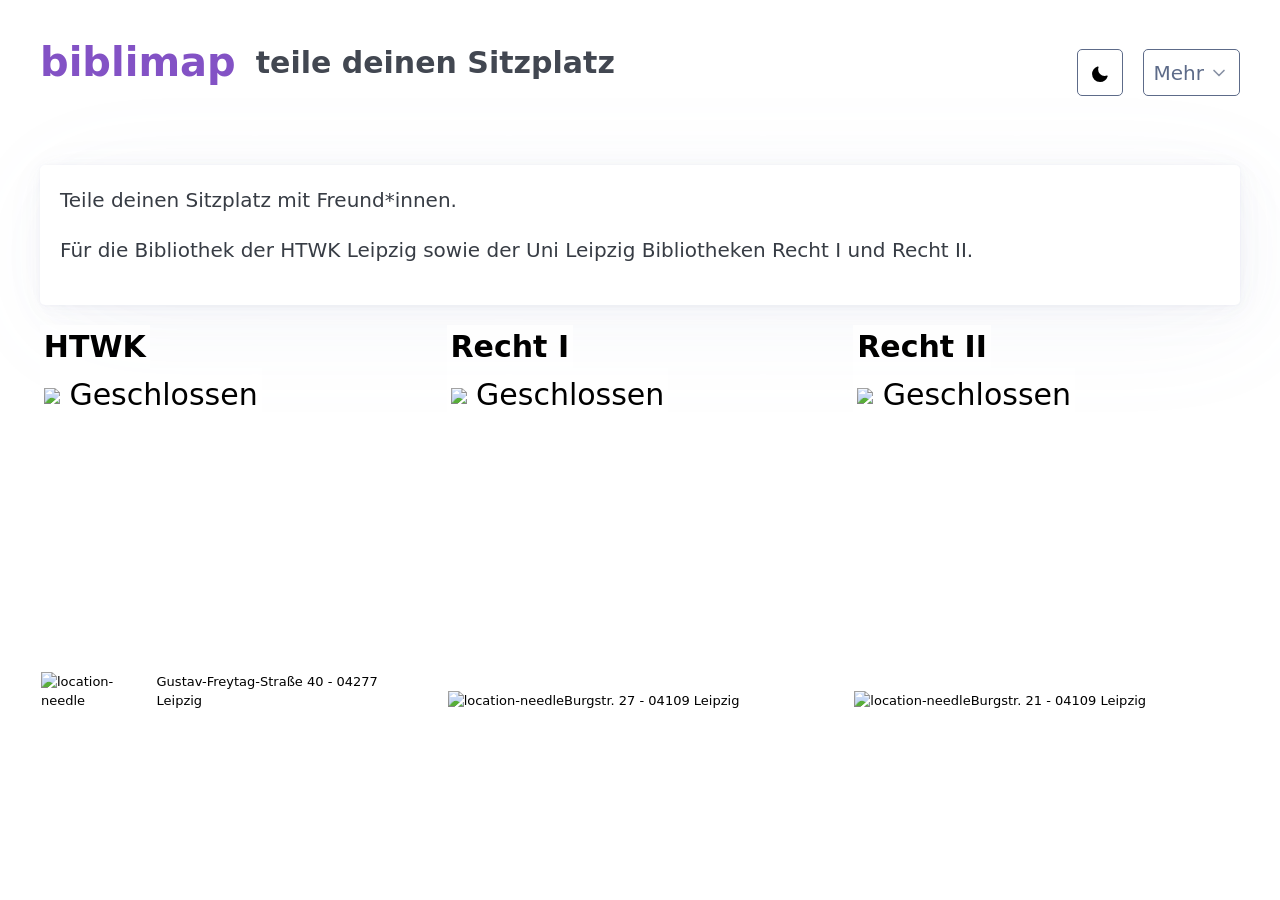
==== commit a54daff6: "#23 make header styling consistent" ====
--- a/index.html
+++ b/index.html
@@ -44,9 +44,10 @@
                 <li><h3 id="header_subtitle">teile deinen Sitzplatz</h3></li>
             </ul>
             <ul>
+                <li><button class="outline secondary" aria-label="Button, um vom hellen in den dunklen Modus zu wechseln."><img id="img_dm" src="icons/darkmode.svg" alt="toggle darkmode"></button></li>
                 <li>
                     <details class="dropdown">
-                        <summary>Mehr</summary>
+                        <summary role="button" class="outline secondary">Mehr</summary>
                         <ul dir="rtl">
                             <li><a href="faq.html" aria-label="Link zum FAQ dieses Projekts.">FAQ</a></li>
                             <li><a href="https://foxicle.de/datenschutzerklaerung.html" aria-label="Link zur Datenschutzseite.">Datenschutz</a></li>
@@ -54,7 +55,6 @@
                         </ul>
                     </details>
                 </li>
-                <li><input id="img_dm" aria-label="Button, um vom hellen in den dunklen Modus zu wechseln." type="image" src="icons/darkmode.svg"></li>
             </ul>
         </nav>
     </header>
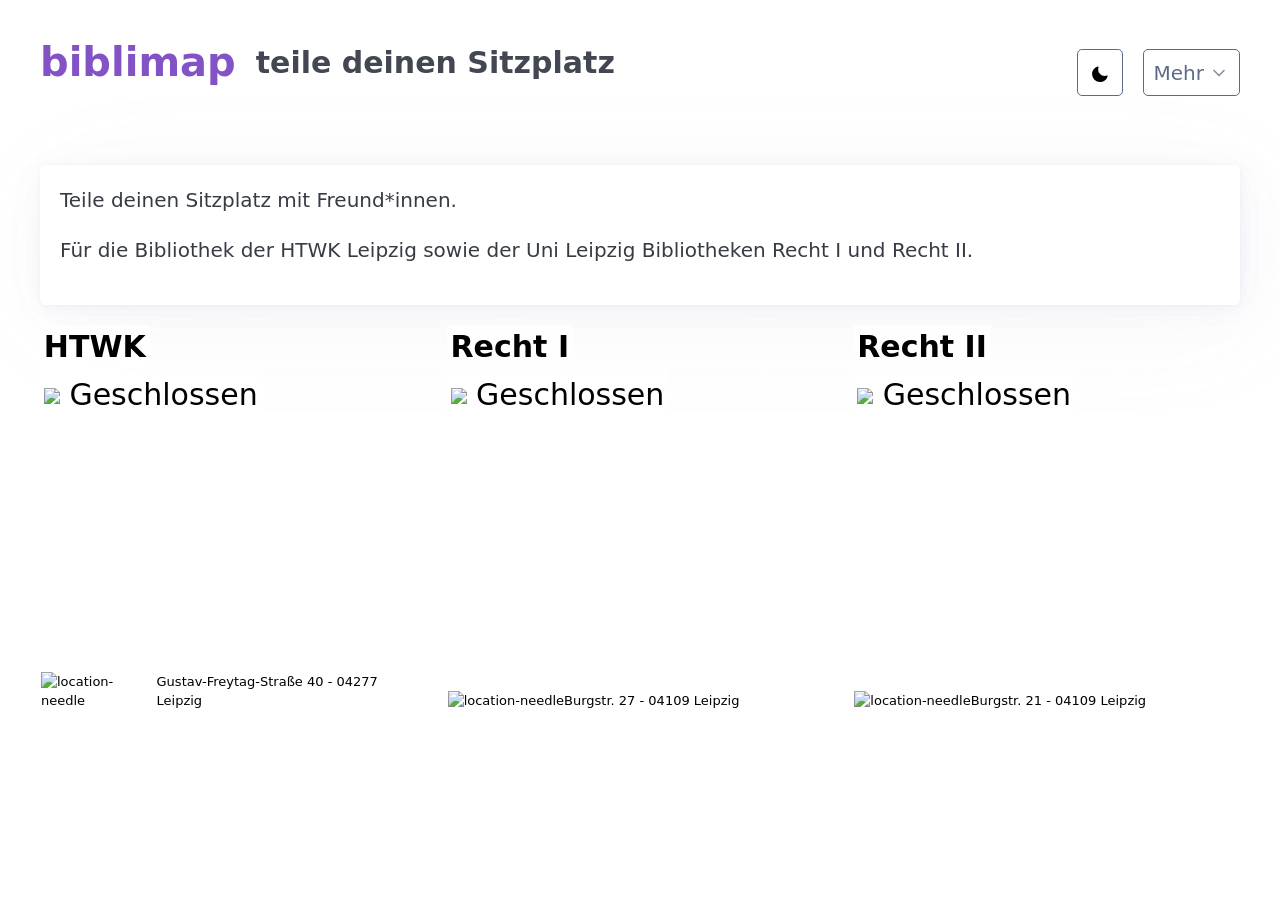
==== commit acc1aee1: "add img_src" ====
--- a/index.html
+++ b/index.html
@@ -9,6 +9,7 @@
     <link rel="stylesheet" href="css/header.css">
     <link rel="stylesheet" href="css/pico.violet.min.css">
     <link rel="icon" type="image/x-icon" href="favicon.ico">
+    <link rel="image_src" href="favicon.ico" />
     <meta name="description"
         content="biblimap: teile deinen Sitzplatz mit Freund*innen. Für die Bibliotheken der HTWK und Universität Leipzig">
     <meta name="robots" content="index, follow">
